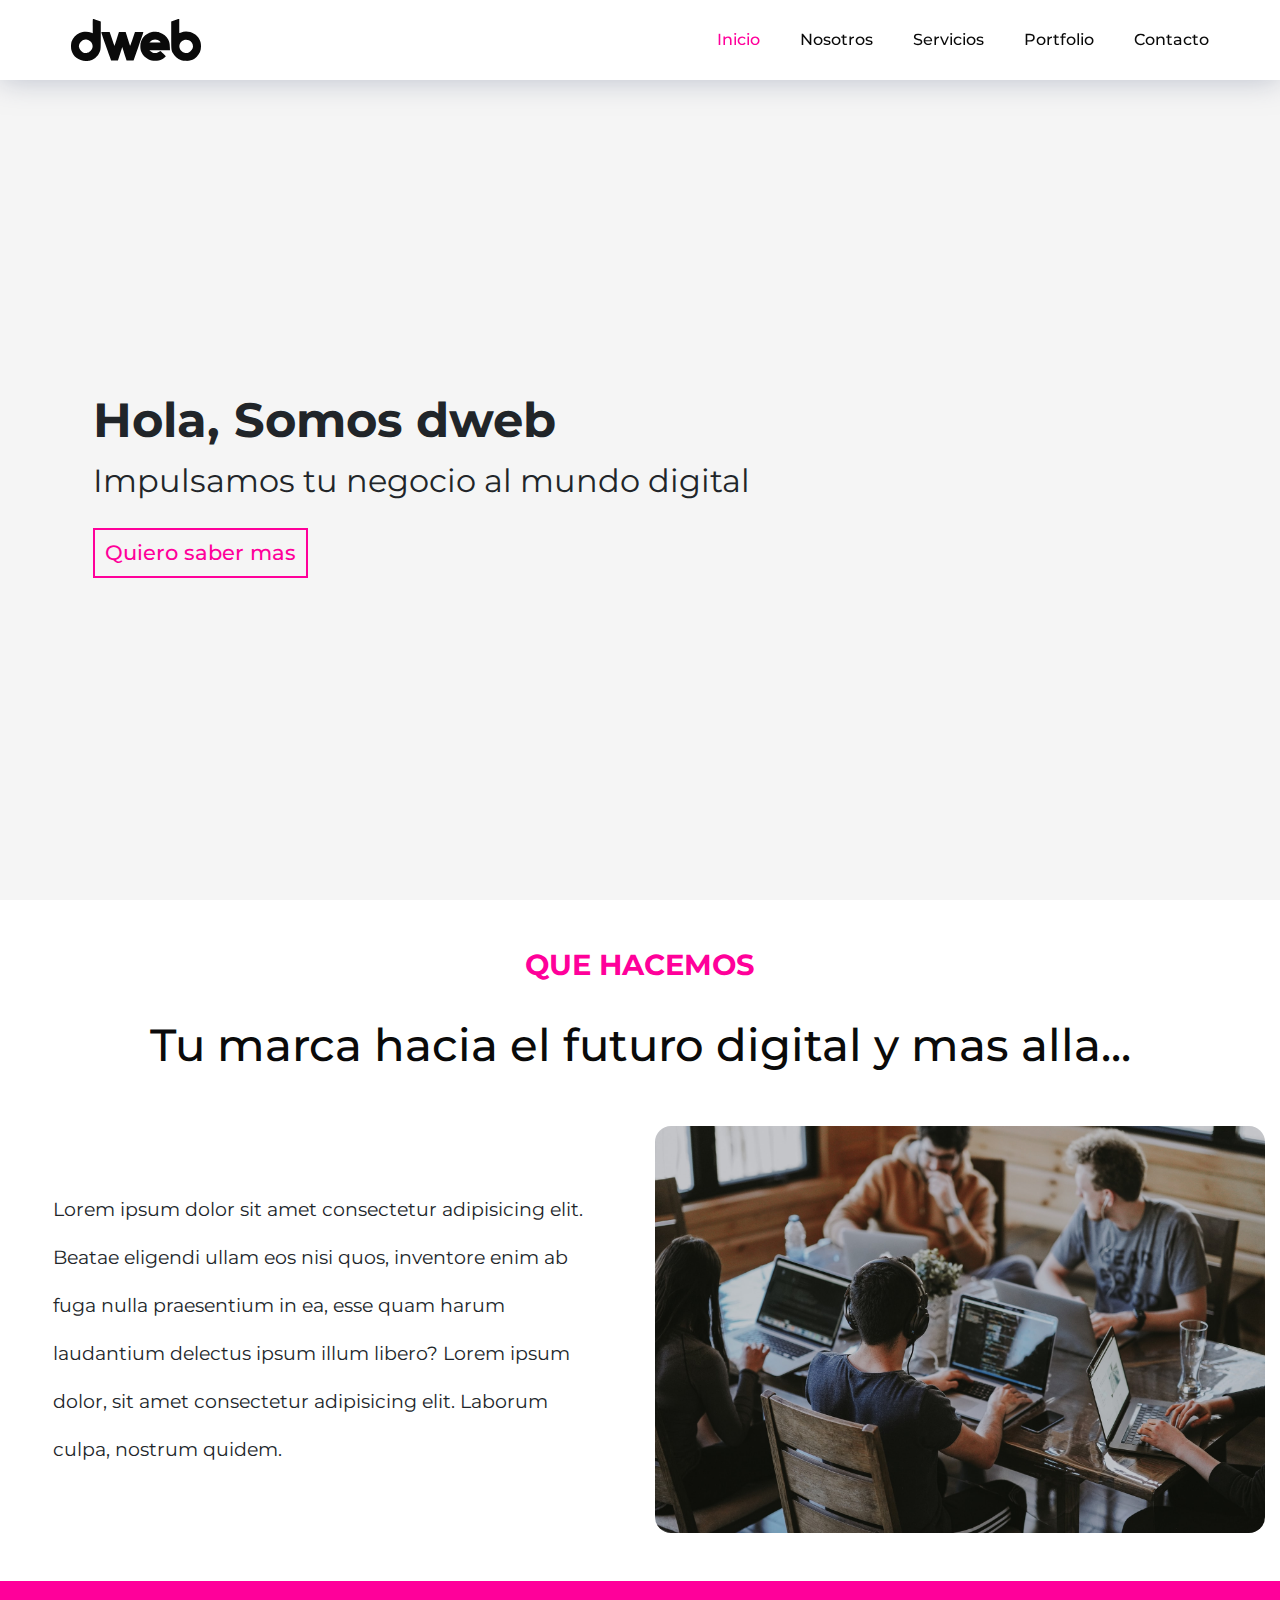
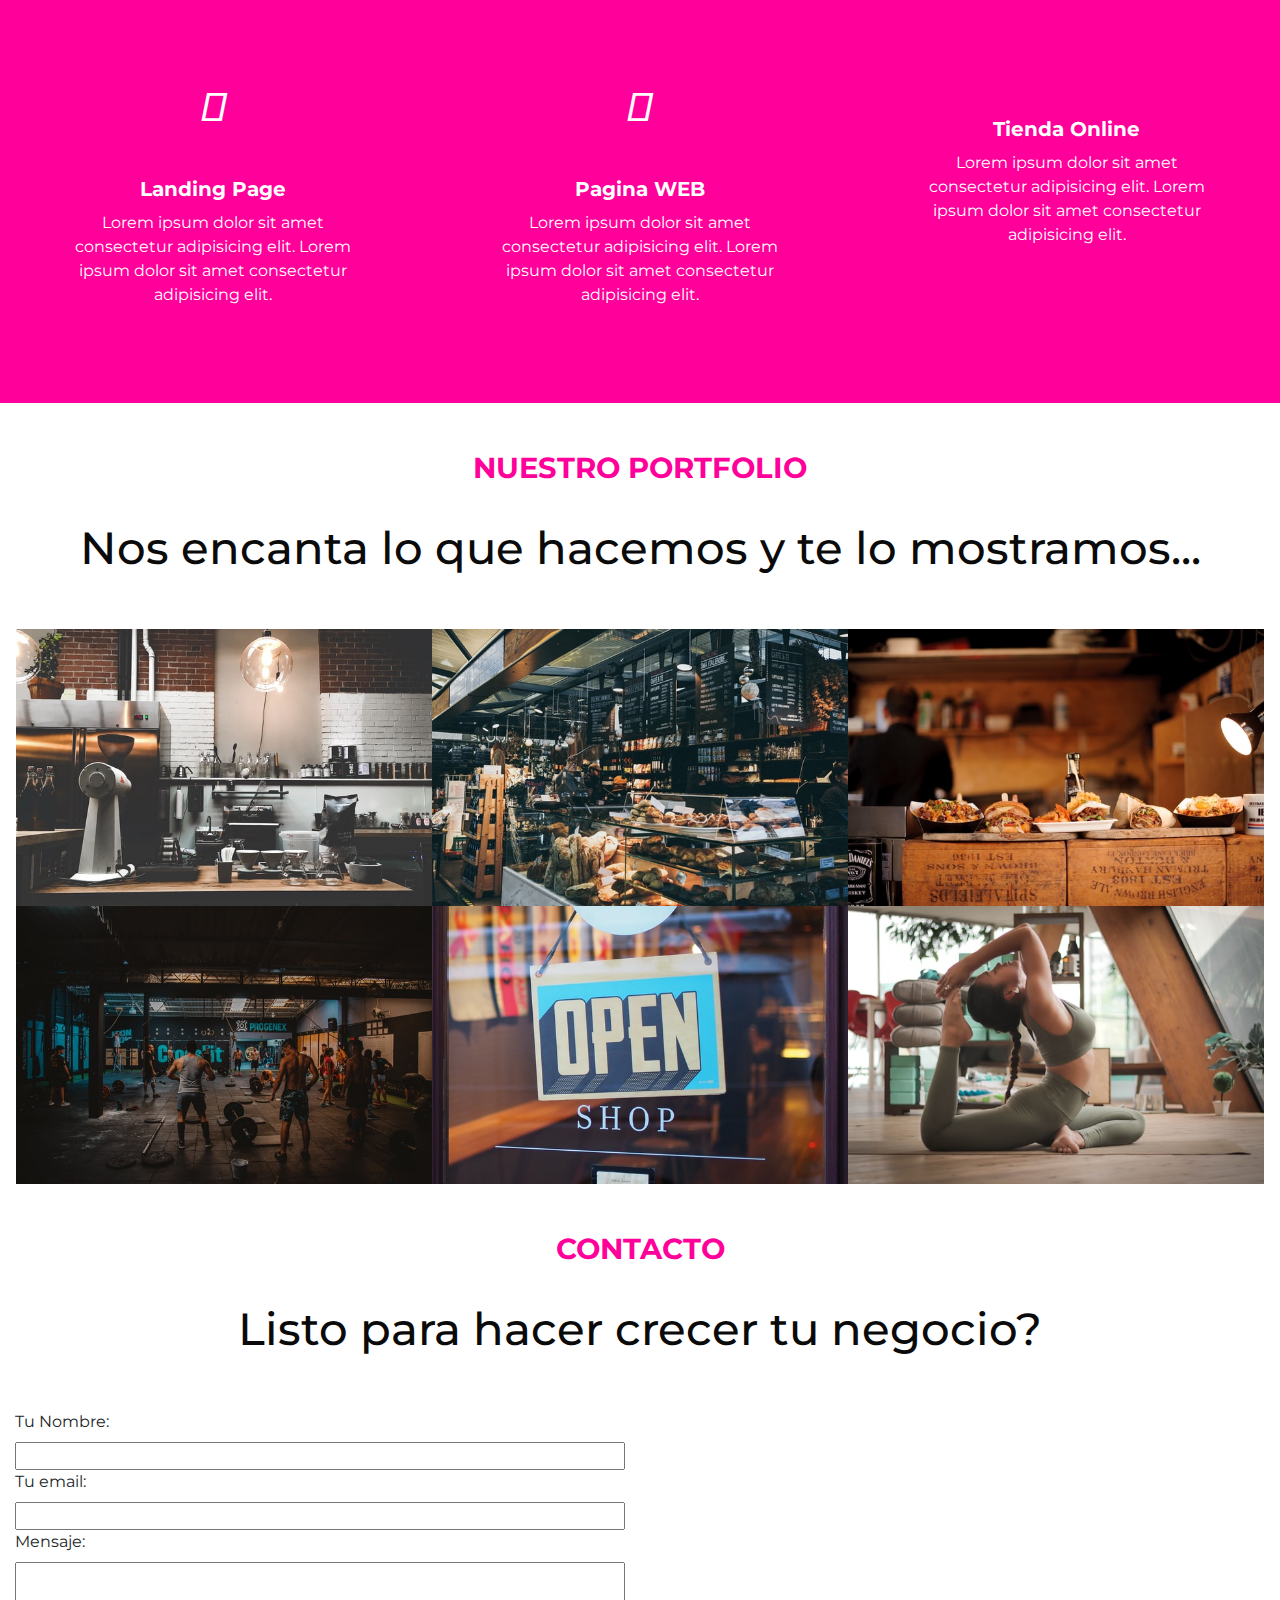
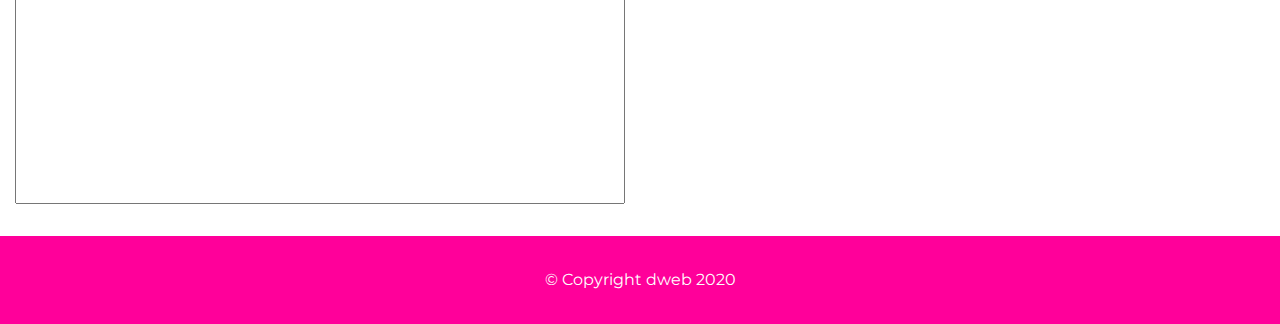
==== index.html @ c76f6255 "reparamos error de menu responsive" ====
<!doctype html>
<html lang="en">

<head>

  <meta name="keywords"
    content="Desarrollo, Diseño, Web, E-commerce, Tienda, Landing, HTML, CSS, JavaScript, Diseño web, Desarrollo web">

  <meta name="description"
    content="Somos una empresa joven de desarrollo web con experiencia, compromiso y estamos en constante actualizacion para poder brindarte la mejor solucion a tu negocio">

  <!-- Required meta tags -->
  <meta charset="utf-8">
  <meta name="viewport" content="width=device-width, initial-scale=1, shrink-to-fit=no">

  <!-- Bootstrap CSS -->
  <link rel="stylesheet" href="https://stackpath.bootstrapcdn.com/bootstrap/4.5.2/css/bootstrap.min.css"
    integrity="sha384-JcKb8q3iqJ61gNV9KGb8thSsNjpSL0n8PARn9HuZOnIxN0hoP+VmmDGMN5t9UJ0Z" crossorigin="anonymous">

  <!-- FONTAWESOME -->
  <link rel="stylesheet" href="https://use.fontawesome.com/releases/v5.8.1/css/all.css"
    integrity="sha384-50oBUHEmvpQ+1lW4y57PTFmhCaXp0ML5d60M1M7uH2+nqUivzIebhndOJK28anvf" crossorigin="anonymous">
  <link rel="stylesheet" href="https://cdnjs.cloudflare.com/ajax/libs/font-awesome/4.7.0/css/font-awesome.css">

  <!-- CSS -->
  <link rel="stylesheet" href="css/style.css">

  <title>Dweb | Desarrollo Web Profecional</title>
</head>

<body>

  <!-- start nav -->

<div class="container-fluid">
  <div class="row">
    <div class="icon col">
      <button onclick="openNav(estado)" class="menu-btn" id="menuButton">
        <span class="burger-icon"></span>
      </button>
    </div>
  </div>
  <div id="menu" class="menu row">
    <div class="menu__content col">
      <a class="menu__item menu__item--logo" href="#hero"> <img src="img/logo.svg" alt=""></a>
      <a class="menu__item menu__item--link menu__item--active" href="#hero">Inicio</a>
      <a class="menu__item menu__item--link" href="conocenos.html">Nosotros</a>
      <a class="menu__item menu__item--link" href="servicios.html">Servicios</a>
      <a class="menu__item menu__item--link" href="portfolio.html">Portfolio</a>
      <a class="menu__item menu__item--link" href="contacto.html">Contacto</a>
      <p class="menu__item menu__item--p">Lorem ipsum dolor sit amet consectetur adipisicing elit. Reprehenderit illo illum quibusdam odit dicta officia, nemo excepturi</p> 
      <div class="menu__item menu__item--icon">
      <i class=" fab fa-facebook-f"></i>
      <i class=" fab fa-instagram"></i>
      <i class=" fab fa-twitter"></i>
    </div>
    </div>
  </div>
</div>

<!-- end nav -->




  <!-- start hero -->

  <div class="hero container-fluid" id="hero">
    <div class="row">
      <div class="hero__content col">
        <h1>Hola, Somos dweb</h1>
        <p>Impulsamos tu negocio al mundo digital</p>
        <a href="conocenos.html" class="hero__button">Quiero saber mas</a>
      </div>
    </div>
  </div>

  <!-- end hero -->

   <!-- start about -->

   <div class="about container-fluid" id="about">
    <div class="row text-center text-uppercase">
      <div class="col">
        <h3>que hacemos</h3>
      </div>
    </div>
    <div class="row text-center">
      <div class="col">
        <h4>Tu marca hacia el futuro digital y mas alla...</h4>
      </div>
    </div>
    <div class="row">
      <div class="about__content col-12 col-md-6">
        <p>Lorem ipsum dolor sit amet consectetur adipisicing elit. Beatae eligendi ullam eos nisi quos, inventore enim ab fuga nulla praesentium in ea, esse quam harum laudantium delectus ipsum illum libero? Lorem ipsum dolor, sit amet consectetur adipisicing elit. Laborum culpa, nostrum quidem.</p>

      </div>
      <div class="about__content col-12 col-md-6">
        <img src="img/about.jpg" class="img-fluid" alt="">
      </div>
    </div>
  </div>

  <!-- end about -->

  <!-- start services -->

  <div class="services container-fluid" id="services">
    <div class="row">
      <div class="services__content col-12 col-lg-4">
        <div class="services__item">
          <i class="far fa-window-maximize"></i>
          <h5>Landing Page</h5>
          <p>Lorem ipsum dolor sit amet consectetur adipisicing elit. Lorem ipsum dolor sit amet consectetur adipisicing elit.</p>
        </div>
      </div>
      <div class="services__content col-12 col-lg-4">
        <div class="services__item">
          <i class="far fa-window-restore"></i>
          <h5>Pagina WEB</h5>
          <p>Lorem ipsum dolor sit amet consectetur adipisicing elit. Lorem ipsum dolor sit amet consectetur adipisicing elit.</p>
        </div>
      </div>
      <div class="services__content  col-12 col-lg-4">
        <div class="services__item services__item--nopadding">
          <i class="fas fa-store"></i>
          <h5>Tienda Online</h5>
          <p>Lorem ipsum dolor sit amet consectetur adipisicing elit. Lorem ipsum dolor sit amet consectetur adipisicing elit.</p>
        </div>
      </div>
    </div>
  </div>

  <!-- end services -->

  <!-- start portfolio -->

  <div class="portfolio container-fluid" id="portfolio">
    <div class="row text-center text-uppercase">
      <div class="col">
        <h3>nuestro portfolio</h3>
      </div>
    </div>
    <div class="row text-center">
      <div class="col">
        <h4>Nos encanta lo que hacemos y te lo mostramos...</h4>
      </div>
    </div>
    <div class="portfolio__galery row">
      <div class="col-12 col-sm-6 col-lg-4">
        <img src="img/cafe.jpg" class="portfolio__img img-fluid" alt="">
      </div>
      <div class="col-12 col-sm-6 col-lg-4">
        <img src="img/bakery.jpg" class="portfolio__img img-fluid" alt="">
      </div>
      <div class="col-12 col-sm-6 col-lg-4">
        <img src="img/food.jpg" class="portfolio__img img-fluid" alt="">
      </div>
      <div class="col-12 col-sm-6 col-lg-4">
        <img src="img/gym.jpg" class="portfolio__img img-fluid" alt="">
      </div>
      <div class="col-12 col-sm-6 col-lg-4">
        <img src="img/shop.jpg" class="portfolio__img img-fluid" alt="">
      </div>
      <div class="col-12 col-sm-6 col-lg-4">
        <img src="img/yoga.jpg" class="portfolio__img img-fluid" alt="">
      </div>
    </div>
  </div>

  <!-- end portfolio -->

  <!-- start contact -->

  <div class="contact container-fluid" id="contact">
    <div class="row text-center text-uppercase">
      <div class="col">
        <h3>contacto</h3>
      </div>
    </div>
    <div class="row text-center">
      <div class="col">
        <h4>Listo para hacer crecer tu negocio?</h4>
      </div>
    </div>
    <div class="row">
      <div class=" contact__form col-12 col-md-6">
        <form action="#">
          <label for="name">Tu Nombre:</label>
          <input type="text" id="name">
          <label for="email">Tu email:</label>
          <input type="email" id="email">
          <label for="email">Mensaje:</label>
          <textarea name="" id="email" cols="30" rows="10"></textarea>
        </form>
      </div>
      <div class="contact__map col col-md-6">
        <div class="embed-responsive embed-responsive-21by9">
          <iframe class="embed-responsive-item"
            src="https://www.google.com/maps/embed?pb=!1m10!1m8!1m3!1d13104.911758758271!2d-58.4287612!3d-34.8002068!3m2!1i1024!2i768!4f13.1!5e0!3m2!1ses!2sar!4v1595967745050!5m2!1ses!2sar"
            frameborder="0" style="border:0;" allowfullscreen="" aria-hidden="false" tabindex="0"></iframe>
        </div>
      </div>
    </div>
  </div>

  <!-- end contact -->

  <!-- start footer -->

  <div class="footer container-fluid">
    <div class="row">
      <div class="col">
        <p>© Copyright dweb 2020</p>
      </div>
    </div>
  </div>

  <!-- end footer -->


























  <!-- Optional JavaScript -->

  <script>
    
    //Function button menu SCROLL

    window.onscroll = function () {
        scrollFunction()
    };

    function scrollFunction() {
        if (document.body.scrollTop > 100 || document.documentElement.scrollTop > 100) {
            document.getElementById("menuButton").style.background = "#FFFFFF";
            document.getElementById("menuButton").style.transition = "all 2s";


        } else {
            document.getElementById("menuButton").style.background = "transparent";
            document.getElementById("menuButton").style.transition = "all 2s";


        }
    }


    //query para corregir error en menu

    function myFunction(x) {
      if (x.matches) {
        document.getElementById("menu").style.transform = "translateX(0)";
        document.getElementById("menuButton").style.display = "none";
        document.getElementById("menu").style.boxShadow = "0px 0px 30px rgba(127, 137, 161, 0.5)";

        document.getElementById("menu").style.transition = "transform 0s";

      } else {
        document.getElementById("menu").style.transform = "translateX(-250px)";
        document.getElementById("menuButton").style.display = "inline-block";
        document.getElementById("menu").style.transition = "transform 0s";


      }
    }

    var x = window.matchMedia("(min-width: 1024px)")
    myFunction(x) 
    x.addListener(myFunction) 


    // Animacion burger button

    var menuButton = document.getElementById('menuButton');
    menuButton.addEventListener('click', function (e) {
      menuButton.classList.toggle('is-active');
      e.preventDefault();
    });


    //Function open&close menu

    window.estado = 0;

    function openNav(estado) {
      if (estado == 0) {
        document.getElementById("menu").style.transform = "translateX(0)";
        document.getElementById("menu").style.boxShadow = "0px 0px 30px rgba(127, 137, 161, 0.5)";
        document.getElementById("menu").style.transition = "all 1s";

        window.estado++;
      } else if (estado == 1) {
        document.getElementById("menu").style.transform = "translateX(-250px)";
        document.getElementById("menu").style.boxShadow = "none";
        document.getElementById("menu").style.transition = "all 1s";
        window.estado--;
      }
    }
  </script>






  <!-- jQuery first, then Popper.js, then Bootstrap JS -->
  <script src="https://code.jquery.com/jquery-3.5.1.slim.min.js"
    integrity="sha384-DfXdz2htPH0lsSSs5nCTpuj/zy4C+OGpamoFVy38MVBnE+IbbVYUew+OrCXaRkfj" crossorigin="anonymous">
  </script>
  <script src="https://cdn.jsdelivr.net/npm/popper.js@1.16.1/dist/umd/popper.min.js"
    integrity="sha384-9/reFTGAW83EW2RDu2S0VKaIzap3H66lZH81PoYlFhbGU+6BZp6G7niu735Sk7lN" crossorigin="anonymous">
  </script>
  <script src="https://stackpath.bootstrapcdn.com/bootstrap/4.5.2/js/bootstrap.min.js"
    integrity="sha384-B4gt1jrGC7Jh4AgTPSdUtOBvfO8shuf57BaghqFfPlYxofvL8/KUEfYiJOMMV+rV" crossorigin="anonymous">
  </script>
</body>

</html>
---- css/style.css ----
@import url("https://fonts.googleapis.com/css2?family=Montserrat:ital,wght@0,300;0,400;0,500;0,700;0,900;1,300;1,400;1,500;1,700;1,900&display=swap");
* {
  margin: 0;
  padding: 0;
  list-style-type: none;
  text-decoration: none;
  color: inherit;
  box-sizing: border-box; }

html {
  scroll-behavior: smooth; }

body {
  font-family: 'Montserrat', sans-serif; }

.prov {
  background-color: #FFFFFF;
  height: 90vh; }

.menu-btn {
  display: inline-block;
  cursor: pointer;
  background: none;
  border: 0;
  margin-top: .7em;
  margin-right: .7em; }
  .menu-btn:focus {
    outline: none; }

.burger-icon {
  position: relative; }

.burger-icon,
.burger-icon:before,
.burger-icon:after {
  display: block;
  width: 30px;
  height: 3px;
  background-color: #444444;
  -webkit-transition-property: background-color, -webkit-transform;
  -moz-transition-property: background-color, -moz-transform;
  -o-transition-property: background-color, -o-transform;
  transition-property: background-color, transform;
  -webkit-transition-duration: 0.3s;
  -moz-transition-duration: 0.3s;
  -o-transition-duration: 0.3s;
  transition-duration: 0.3s; }

.burger-icon:before,
.burger-icon:after {
  position: absolute;
  content: ""; }

.burger-icon:before {
  top: -8px; }

.burger-icon:after {
  top: 8px; }

.menu-btn.is-active .burger-icon {
  background-color: transparent; }

.menu-btn.is-active .burger-icon:before {
  -webkit-transform: translateY(8px) rotate(45deg);
  -moz-transform: translateY(8px) rotate(45deg);
  -ms-transform: translateY(8px) rotate(45deg);
  -o-transform: translateY(8px) rotate(45deg);
  transform: translateY(8px) rotate(45deg); }

.menu-btn.is-active .burger-icon:after {
  -webkit-transform: translateY(-8px) rotate(-45deg);
  -moz-transform: translateY(-8px) rotate(-45deg);
  -ms-transform: translateY(-8px) rotate(-45deg);
  -o-transform: translateY(-8px) rotate(-45deg);
  transform: translateY(-8px) rotate(-45deg); }

.icon {
  height: 3.75em;
  position: fixed;
  top: 0;
  display: flex;
  justify-content: flex-end;
  visibility: visible;
  z-index: 9999; }
  .icon button {
    padding: 1em .5em; }

.menu {
  position: fixed;
  top: 0;
  background-color: #FFFFFF;
  width: 250px;
  height: 100vh;
  transform: translateX(-250px);
  z-index: 9899; }
  .menu__content {
    display: flex;
    flex-direction: column;
    justify-content: flex-start; }
    .menu__content .menu__item {
      color: #0a0a0a;
      padding: .3em 0;
      text-decoration: none; }
      .menu__content .menu__item--link {
        font-weight: 500;
        padding-left: 1em; }
      .menu__content .menu__item--active {
        color: #FF009A; }
      .menu__content .menu__item--link:hover {
        color: #FF009A; }
      .menu__content .menu__item--logo {
        flex-grow: 0;
        padding-top: 2em;
        padding-bottom: 3em;
        padding-left: 1em; }
        .menu__content .menu__item--logo img {
          width: 100px; }
      .menu__content .menu__item--p {
        padding-top: 7em;
        font-size: .8em;
        line-height: 1.8em;
        padding-left: 1em; }
      .menu__content .menu__item--icon {
        margin: auto; }
        .menu__content .menu__item--icon i {
          font-size: 1.5em;
          padding: 0 .5em; }

.hero {
  height: 100vh;
  padding-top: 3.75em;
  background-color: #F5F5F5; }
  .hero .row {
    height: 100%;
    width: 90%;
    margin: auto; }
  .hero__content {
    margin: auto 0; }
    .hero__content h1 {
      font-weight: 700; }
    .hero__content p {
      font-size: 1.3em;
      padding-bottom: 1.5em; }
    .hero__content .hero__button {
      font-size: 1.2em;
      text-decoration: none;
      padding: .5em;
      border: 2px solid;
      color: #FF009A;
      font-weight: 500;
      transition: .2s ease-in-out; }
      .hero__content .hero__button:hover {
        background-color: #FF009A;
        border: 2px solid #FF009A;
        color: #FFFFFF; }

.about, .portfolio, .contact {
  padding-top: 3em; }
  .about h3, .portfolio h3, .contact h3 {
    color: #FF009A;
    font-weight: 700;
    font-size: 1.5em;
    padding-bottom: 1em; }
  .about h4, .portfolio h4, .contact h4 {
    color: #0a0a0a;
    font-weight: 500;
    font-size: 2em;
    padding-bottom: 1em; }
  .about__content {
    margin: auto; }
    .about__content p {
      margin: auto;
      line-height: 1.8em;
      padding: .8em; }
    .about__content img {
      border-radius: 1em; }

.services {
  padding-top: 3em; }
  .services .row {
    background-color: #FF009A;
    padding: 6em 0; }
  .services__item {
    width: 90%;
    margin: auto;
    color: #FFFFFF;
    padding-bottom: 6em; }
    .services__item i {
      display: block;
      text-align: center;
      font-size: 2.5em;
      padding-bottom: 1em;
      margin: auto; }
    .services__item h5 {
      width: 90%;
      margin: auto;
      text-align: center;
      font-weight: 700;
      padding-bottom: .5em; }
    .services__item p {
      width: 90%;
      margin: auto;
      text-align: center; }
  .services__item--nopadding {
    padding-bottom: 0; }

.portfolio__galery {
  padding: 0 1em; }
  .portfolio__galery .col-12 {
    margin: 0;
    padding: 0; }

.contact__form {
  margin: auto; }
  .contact__form textarea {
    resize: none; }
  .contact__form form {
    display: flex;
    flex-direction: column; }

.contact__map {
  margin: auto;
  padding: 1.5em; }
  .contact__map div {
    height: 23em; }

.footer {
  color: #FFFFFF;
  background-color: #FF009A;
  margin-top: 2em; }
  .footer p {
    margin: auto 0;
    text-align: center;
    padding: 2em; }

.more {
  padding-top: 5em; }
  .more h1 {
    font-size: 2em;
    padding: 2em 1em; }
  .more__content .col-12 {
    margin: auto; }
  .more__content p {
    padding: 2em; }
  .more__content .more__skils {
    text-align: center;
    font-size: 4em;
    background-color: #FF009A;
    width: 80%;
    margin: auto; }
    .more__content .more__skils i {
      color: #FFFFFF;
      padding: .5em; }
  .more__content .more__img {
    text-align: center; }
    .more__content .more__img img {
      border-radius: 1em;
      width: 90%; }

.services--section {
  padding-top: 5em;
  margin: auto; }
  .services--section .row {
    background-color: #FFFFFF;
    margin: auto; }
    .services--section .row .services__item {
      color: #0a0a0a; }

.portfolio--section {
  padding: 10em 1em; }

@media (min-width: 576px) {
  .services__item {
    width: 80%; }
  .contact__map {
    padding: .5em; } }

.contact--section {
  padding: 10em 1em; }

@media (min-width: 992px) {
  .hero__content h1 {
    font-weight: 700;
    font-size: 3em; }
  .hero__content p {
    font-size: 2em;
    padding-bottom: .5em; }
  .hero__content .hero__button {
    font-size: 1.3em; } }

@media (min-width: 1024px) {
  .icon {
    visibility: hidden; }
  .menu {
    width: 100%;
    height: 80px;
    background-color: #FFFFFF;
    box-shadow: 0px 0px 30px rgba(127, 137, 161, 0.3); }
    .menu__content {
      flex-direction: row;
      justify-content: flex-end;
      margin: auto 2em; }
      .menu__content .menu__item {
        margin: auto; }
        .menu__content .menu__item--link {
          margin-right: 1.5em; }
        .menu__content .menu__item--logo {
          margin: auto 0;
          padding: 0;
          flex-grow: 1;
          margin-left: 1.5em; }
          .menu__content .menu__item--logo img {
            width: 130px; }
        .menu__content .menu__item--p {
          display: none; }
        .menu__content .menu__item--icon {
          display: none; }
  .about h3, .portfolio h3, .contact h3 {
    font-size: 1.8em; }
  .about h4, .portfolio h4, .contact h4 {
    font-size: 2.8em; }
  .about__content p {
    font-size: 1.2em;
    line-height: 2em; }
  .services__item {
    width: 80%;
    padding-bottom: 0; } }

@media (min-width: 1140px) {
  .about h3, .portfolio h3, .contact h3 {
    font-size: 1.8em; }
  .about h4, .portfolio h4, .contact h4 {
    font-size: 2.8em; }
  .about__content p {
    padding: 2em;
    font-size: 1.2em;
    line-height: 2.5em; } }
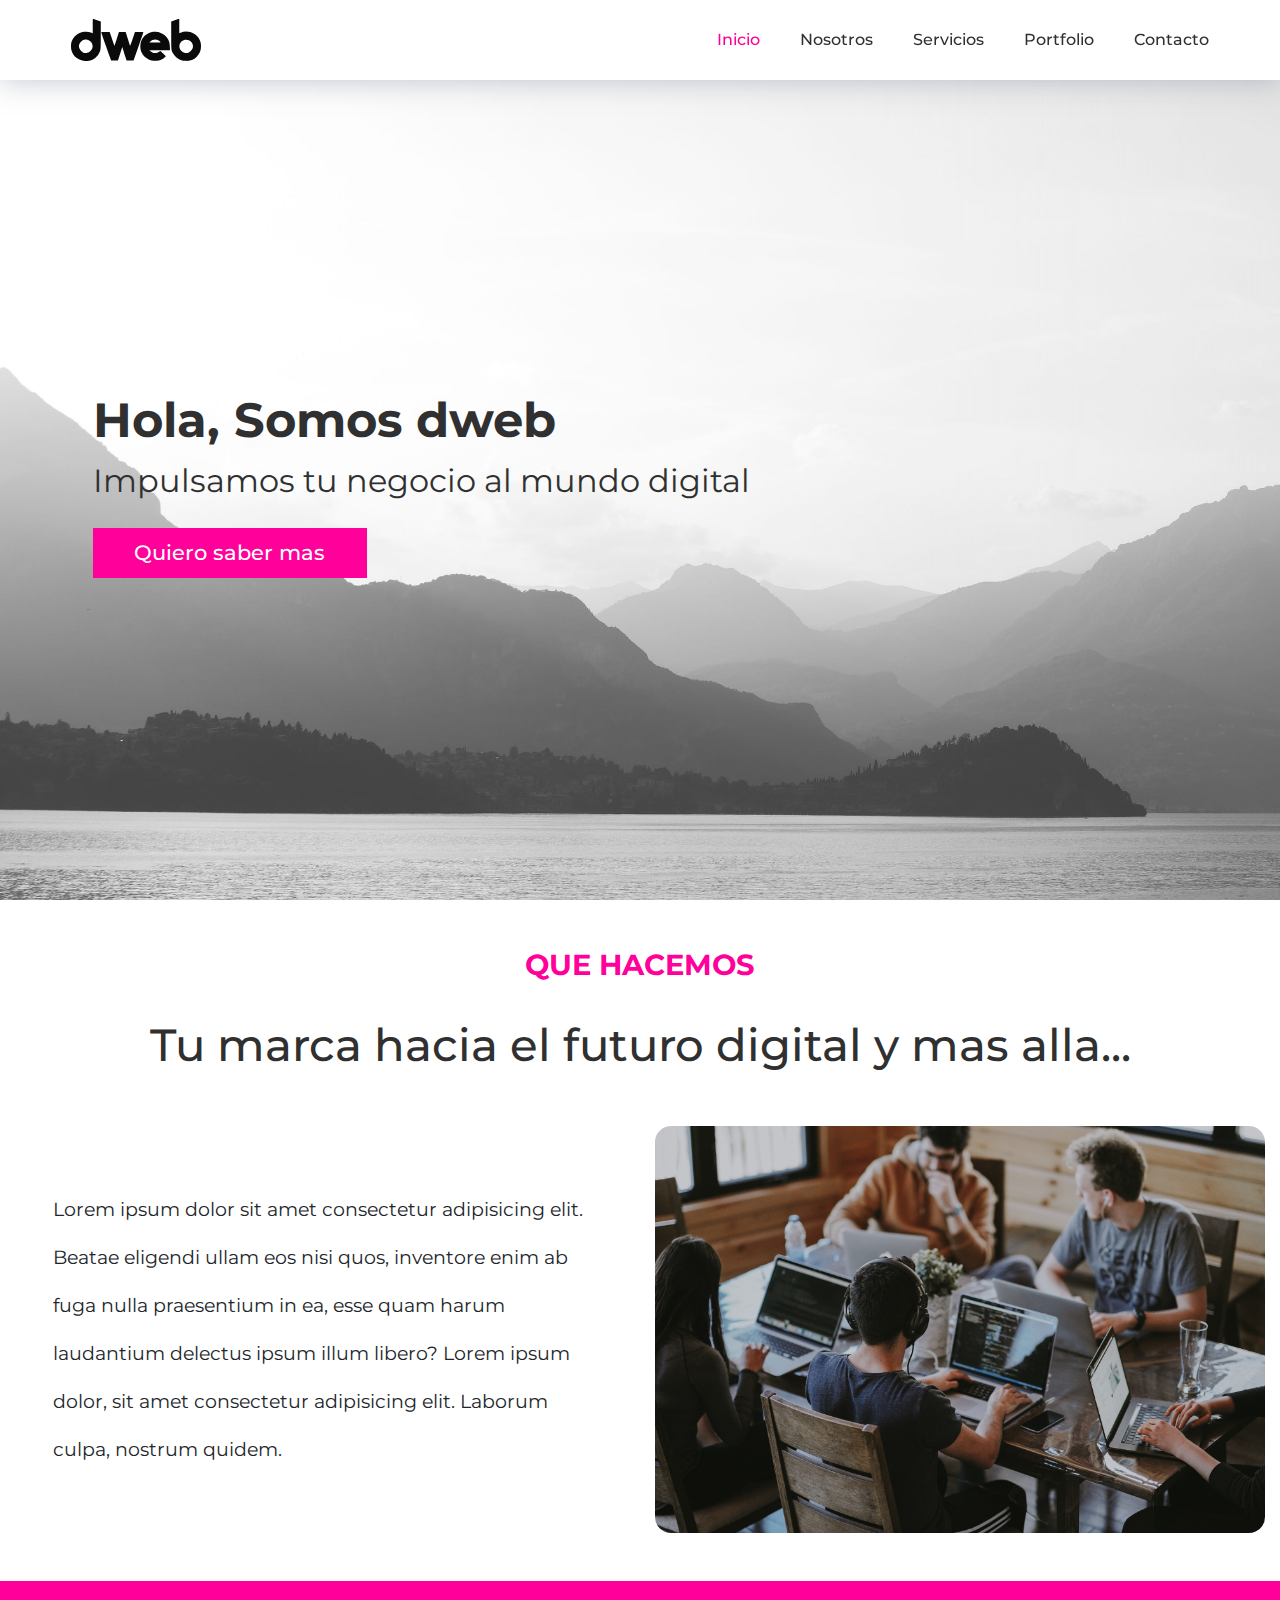
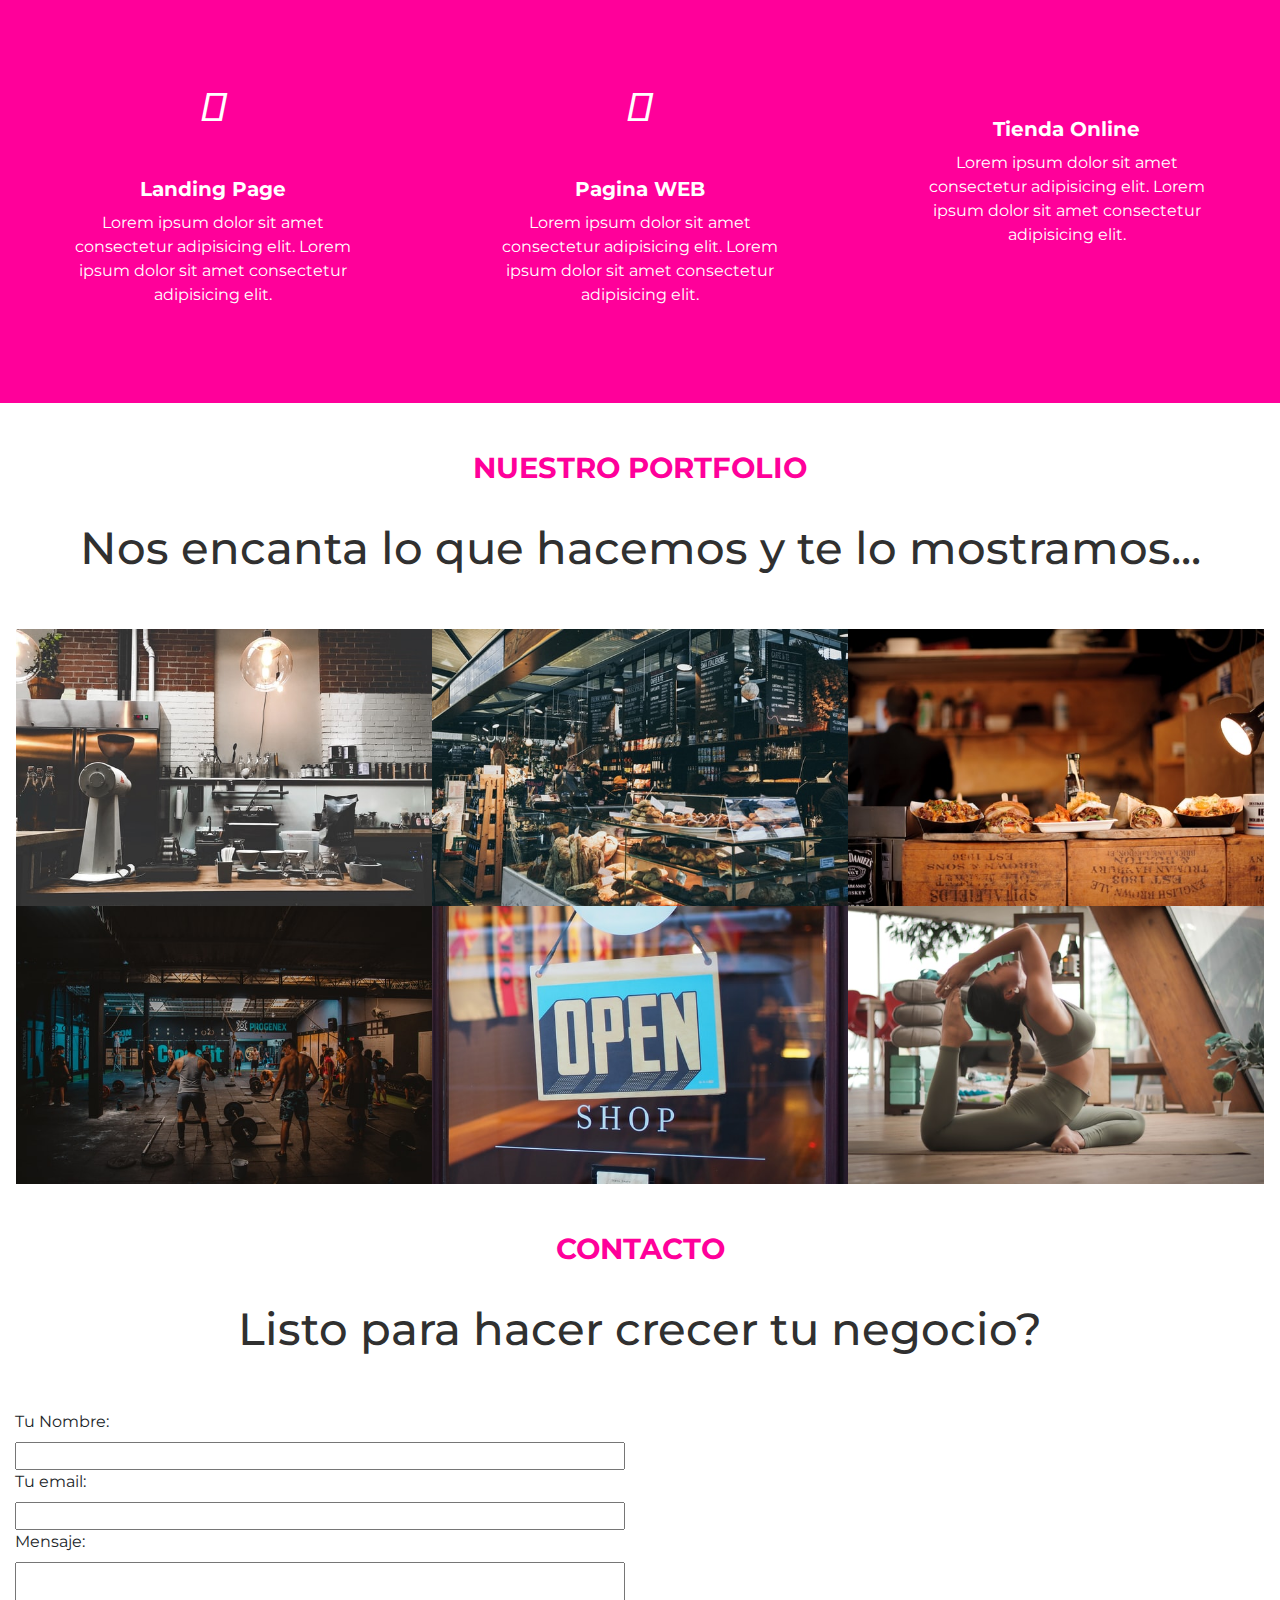
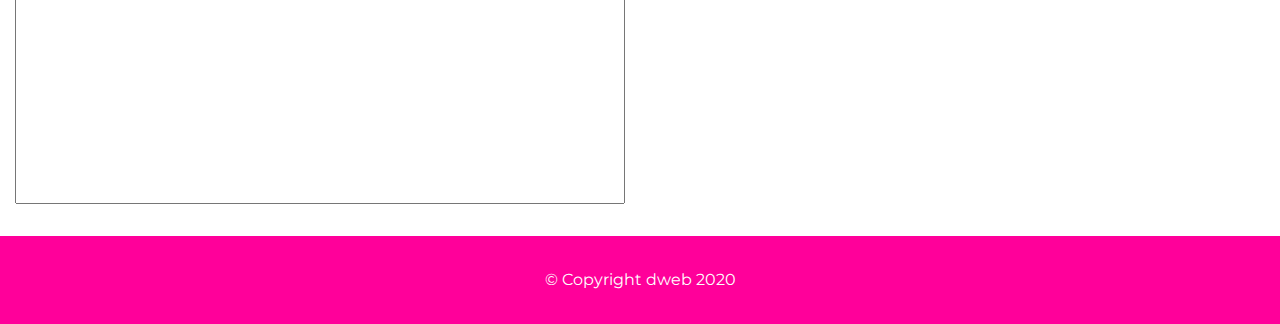
==== commit d9cd2d99: "agregamos background al hero" ====
--- a/index.html
+++ b/index.html
@@ -275,12 +275,12 @@
         document.getElementById("menu").style.transform = "translateX(0)";
         document.getElementById("menuButton").style.display = "none";
         document.getElementById("menu").style.boxShadow = "0px 0px 30px rgba(127, 137, 161, 0.5)";
-
         document.getElementById("menu").style.transition = "transform 0s";
 
       } else {
         document.getElementById("menu").style.transform = "translateX(-250px)";
         document.getElementById("menuButton").style.display = "inline-block";
+        document.getElementById("menu").style.boxShadow = "none";
         document.getElementById("menu").style.transition = "transform 0s";
 
 
--- a/css/style.css
+++ b/css/style.css
@@ -98,7 +98,7 @@
     flex-direction: column;
     justify-content: flex-start; }
     .menu__content .menu__item {
-      color: #0a0a0a;
+      color: #303030;
       padding: .3em 0;
       text-decoration: none; }
       .menu__content .menu__item--link {
@@ -129,7 +129,8 @@
 .hero {
   height: 100vh;
   padding-top: 3.75em;
-  background-color: #F5F5F5; }
+  background: url(/img/hero.jpg) no-repeat center;
+  background-size: cover; }
   .hero .row {
     height: 100%;
     width: 90%;
@@ -137,22 +138,22 @@
   .hero__content {
     margin: auto 0; }
     .hero__content h1 {
+      color: #303030;
       font-weight: 700; }
     .hero__content p {
       font-size: 1.3em;
-      padding-bottom: 1.5em; }
+      padding-bottom: 1.3em;
+      color: #303030; }
     .hero__content .hero__button {
-      font-size: 1.2em;
+      font-size: 1em;
       text-decoration: none;
-      padding: .5em;
-      border: 2px solid;
-      color: #FF009A;
+      padding: .6em 2em;
+      color: #FFFFFF;
+      background-color: #FF009A;
       font-weight: 500;
       transition: .2s ease-in-out; }
       .hero__content .hero__button:hover {
-        background-color: #FF009A;
-        border: 2px solid #FF009A;
-        color: #FFFFFF; }
+        background-color: #ff0099c0; }
 
 .about, .portfolio, .contact {
   padding-top: 3em; }
@@ -162,7 +163,7 @@
     font-size: 1.5em;
     padding-bottom: 1em; }
   .about h4, .portfolio h4, .contact h4 {
-    color: #0a0a0a;
+    color: #303030;
     font-weight: 500;
     font-size: 2em;
     padding-bottom: 1em; }
@@ -264,7 +265,7 @@
     background-color: #FFFFFF;
     margin: auto; }
     .services--section .row .services__item {
-      color: #0a0a0a; }
+      color: #303030; }
 
 .portfolio--section {
   padding: 10em 1em; }
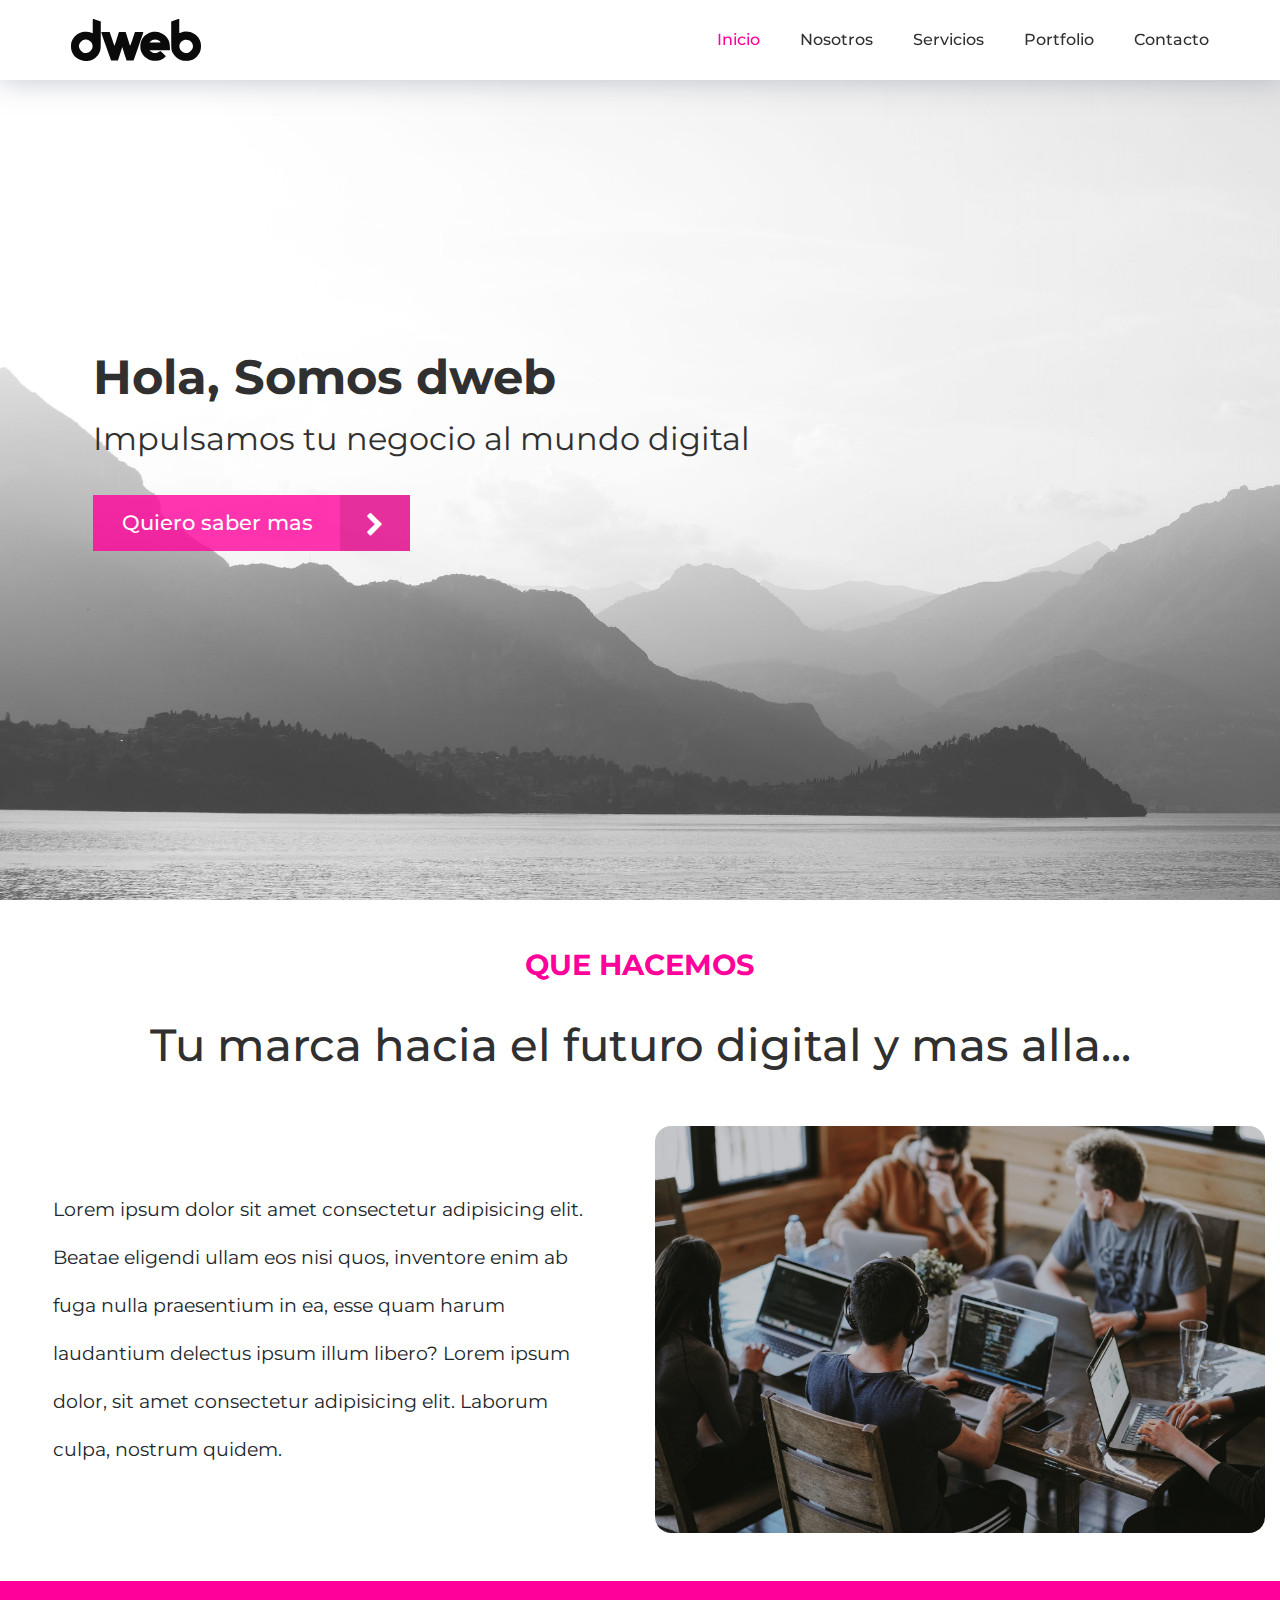
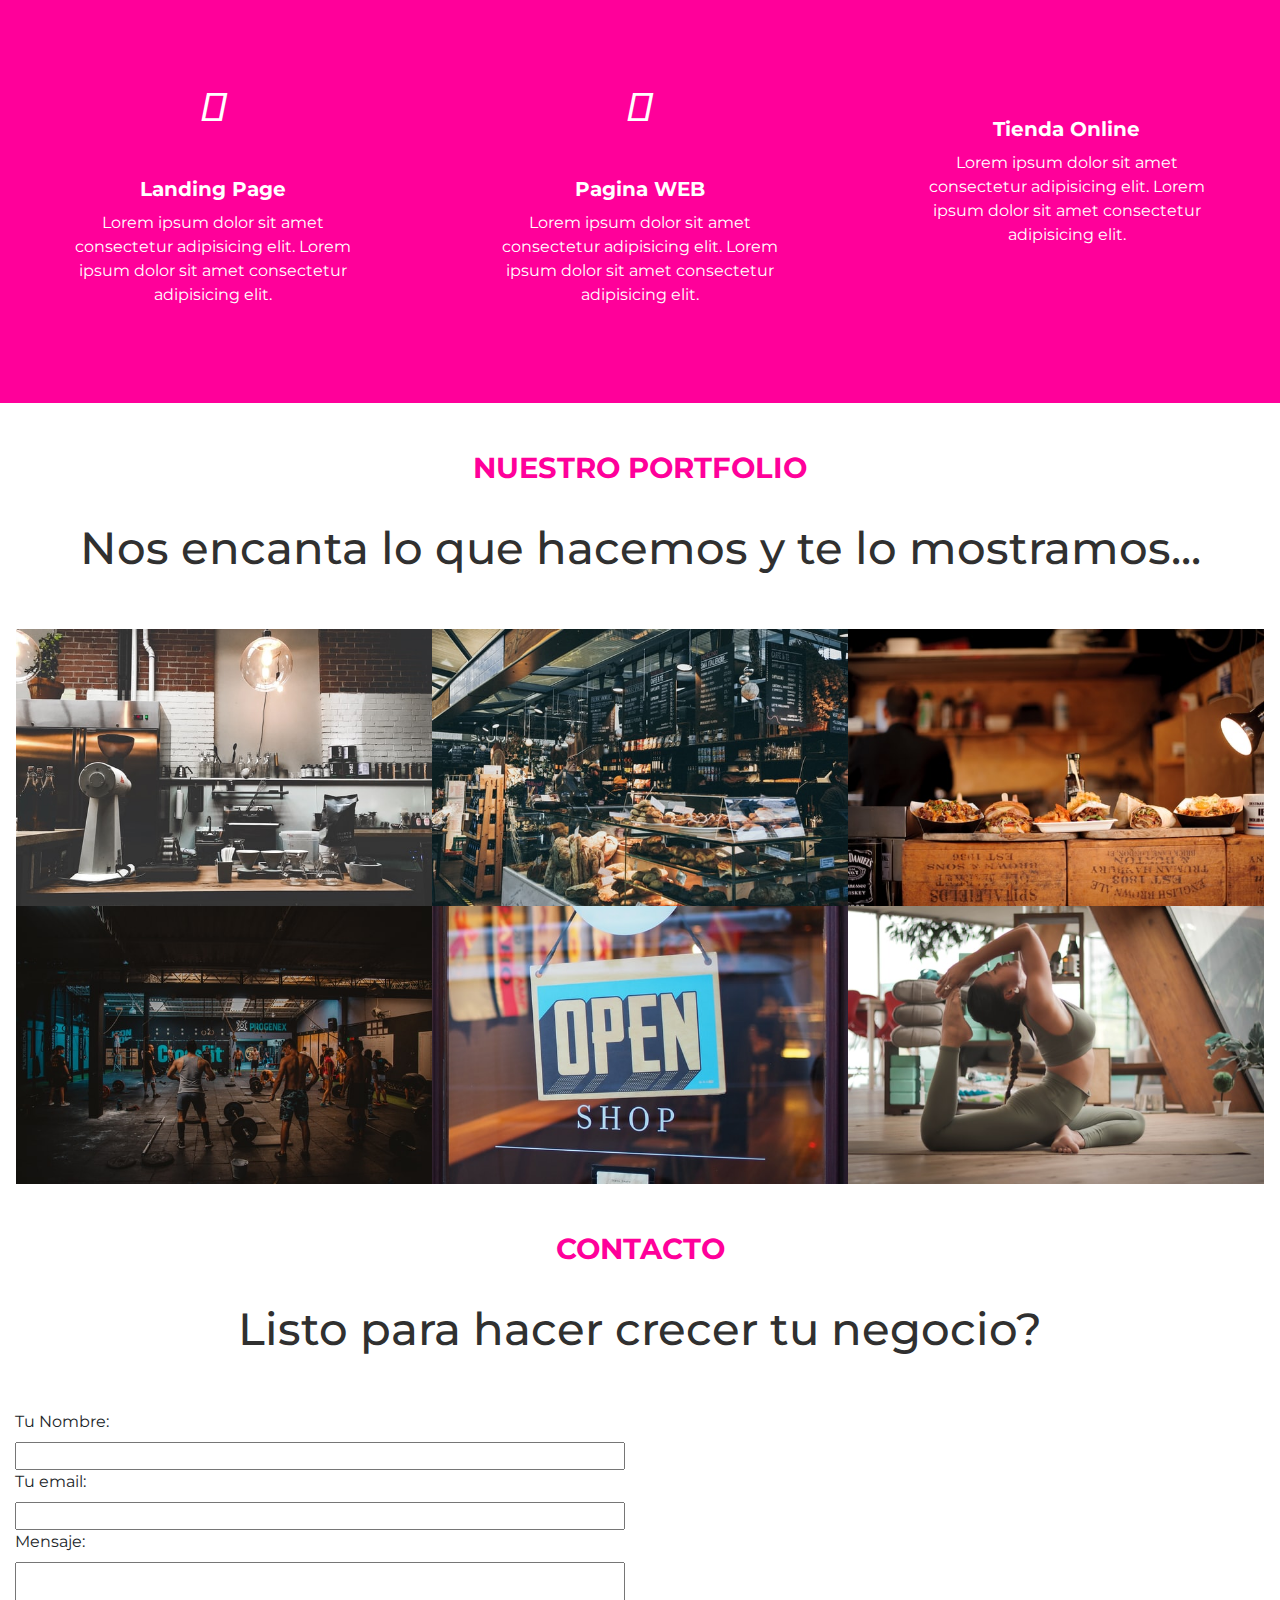
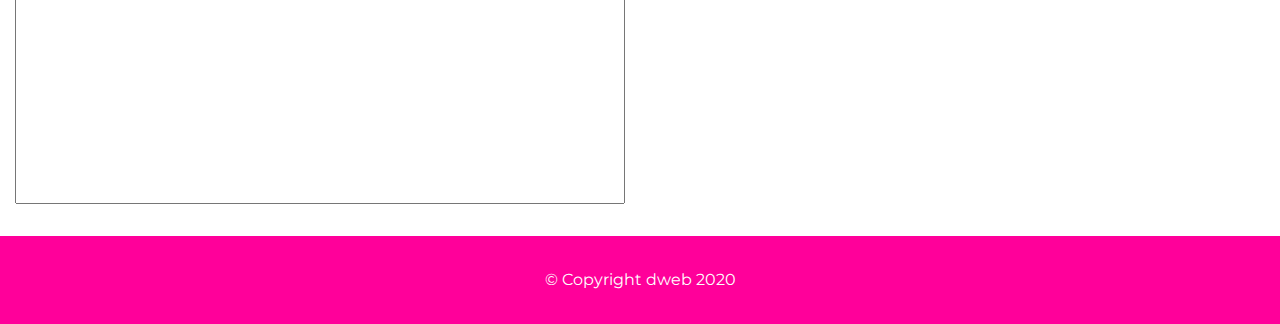
==== commit 052c8e82: "boton hero" ====
--- a/index.html
+++ b/index.html
@@ -70,7 +70,10 @@
       <div class="hero__content col">
         <h1>Hola, Somos dweb</h1>
         <p>Impulsamos tu negocio al mundo digital</p>
-        <a href="conocenos.html" class="hero__button">Quiero saber mas</a>
+        <!-- <a href="conocenos.html" class="hero__button">quiero saber mas <span></span></a> -->
+
+        <button class="hero__button">Quiero saber mas</button>
+
       </div>
     </div>
   </div>
--- a/css/style.css
+++ b/css/style.css
@@ -128,8 +128,7 @@
 
 .hero {
   height: 100vh;
-  padding-top: 3.75em;
-  background: url(/img/hero.jpg) no-repeat center;
+  background: url(../img/hero.jpg) no-repeat center;
   background-size: cover; }
   .hero .row {
     height: 100%;
@@ -145,15 +144,39 @@
       padding-bottom: 1.3em;
       color: #303030; }
     .hero__content .hero__button {
-      font-size: 1em;
-      text-decoration: none;
-      padding: .6em 2em;
+      display: inline-block;
+      -webkit-font-smoothing: antialiased;
+      position: relative;
+      padding: .6em 1.4em;
+      padding-right: 4.7em;
+      border: none;
       color: #FFFFFF;
-      background-color: #FF009A;
+      transition: .2s;
       font-weight: 500;
-      transition: .2s ease-in-out; }
-      .hero__content .hero__button:hover {
-        background-color: #ff0099c0; }
+      background: #ff0099c9; }
+      .hero__content .hero__button:before, .hero__content .hero__button:after {
+        position: absolute;
+        top: 0;
+        bottom: 0;
+        right: 0;
+        padding-top: inherit;
+        padding-bottom: inherit;
+        width: 2.8em;
+        content: "\00a0";
+        font-family: 'FontAwesome', sans-serif;
+        font-size: 1.2em;
+        text-align: center;
+        transition: .2s; }
+      .hero__content .hero__button:before {
+        background: rgba(0, 0, 0, 0.1); }
+      .hero__content .hero__button:active, .hero__content .hero__button:focus, .hero__content .hero__button:hover {
+        outline: none;
+        background: #FF009A; }
+      .hero__content .hero__button:after {
+        content: "\F054"; }
+      .hero__content .hero__button:hover:after {
+        -webkit-animation: bounceright .3s alternate ease infinite;
+        animation: bounceright .3s alternate ease infinite; }
 
 .about, .portfolio, .contact {
   padding-top: 3em; }
@@ -336,3 +359,9 @@
     padding: 2em;
     font-size: 1.2em;
     line-height: 2.5em; } }
+
+@keyframes bounceright {
+  from {
+    transform: translateX(0); }
+  to {
+    transform: translateX(3px); } }
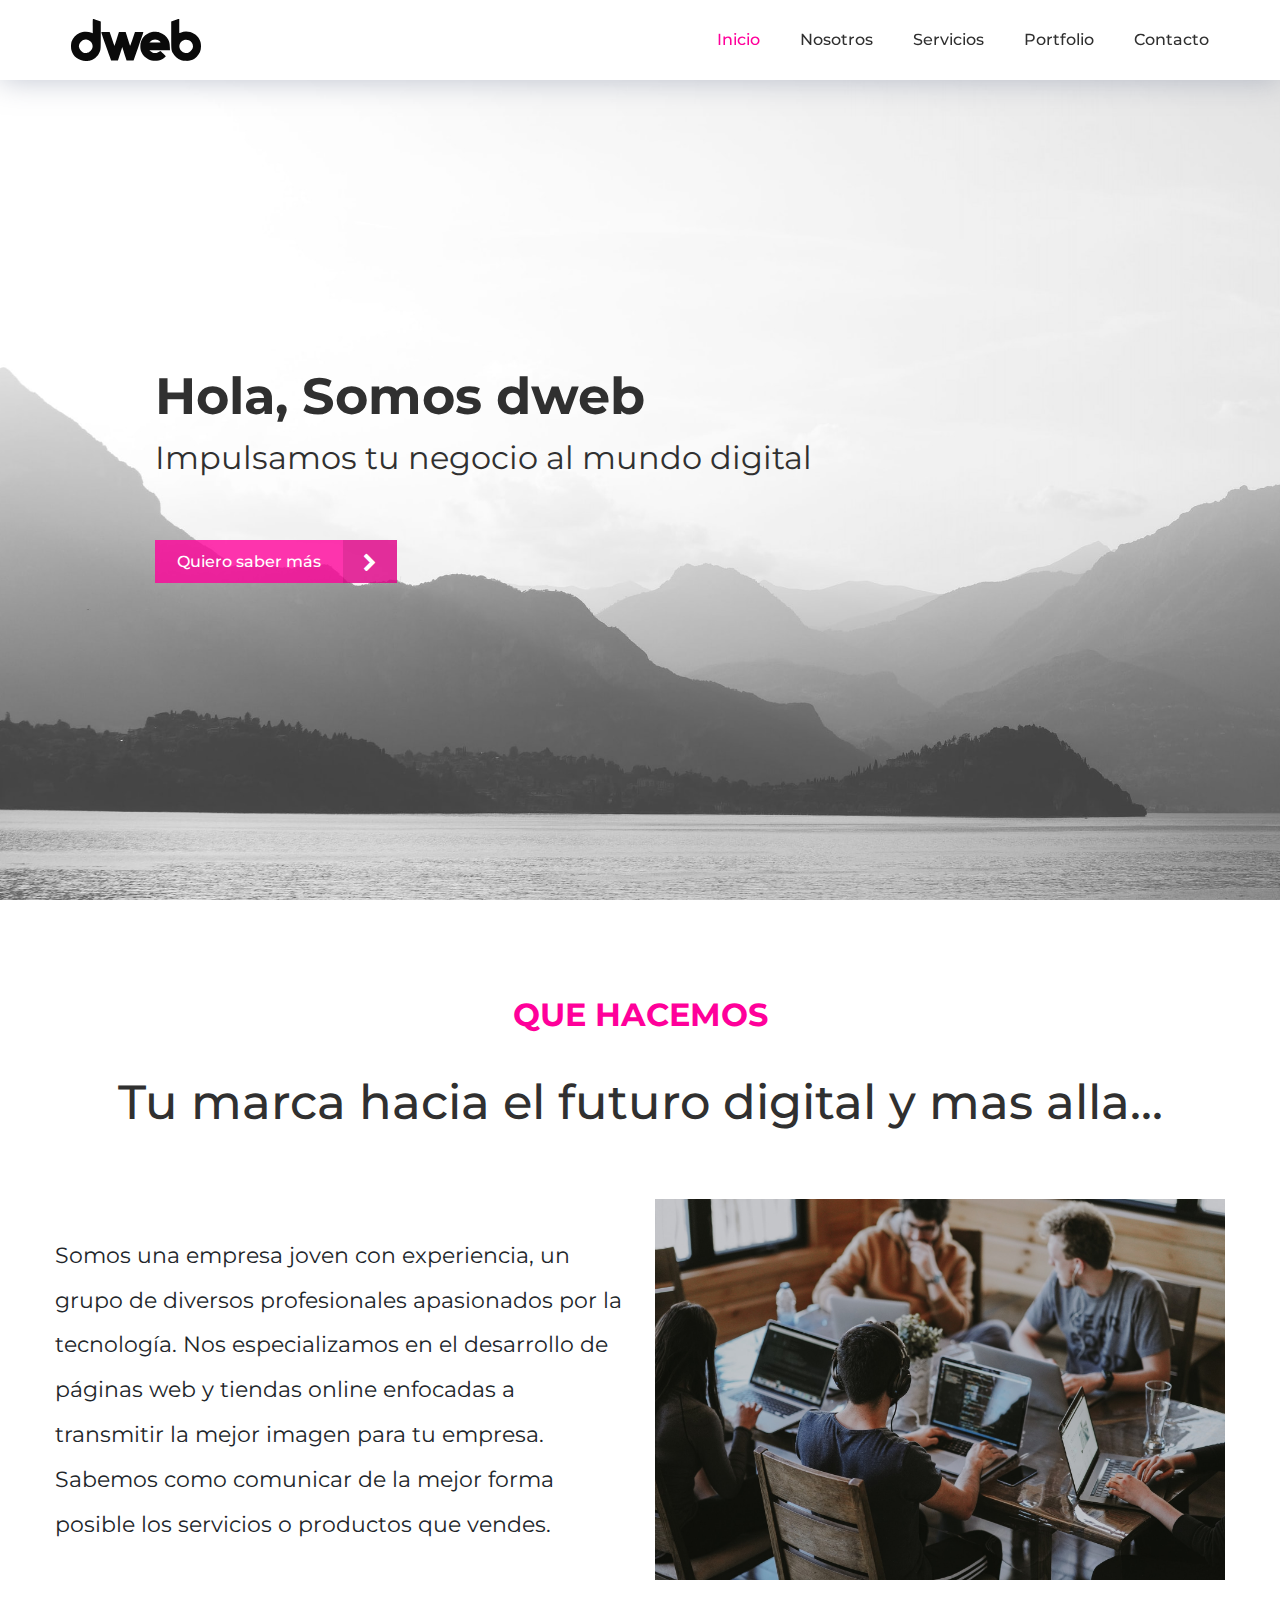
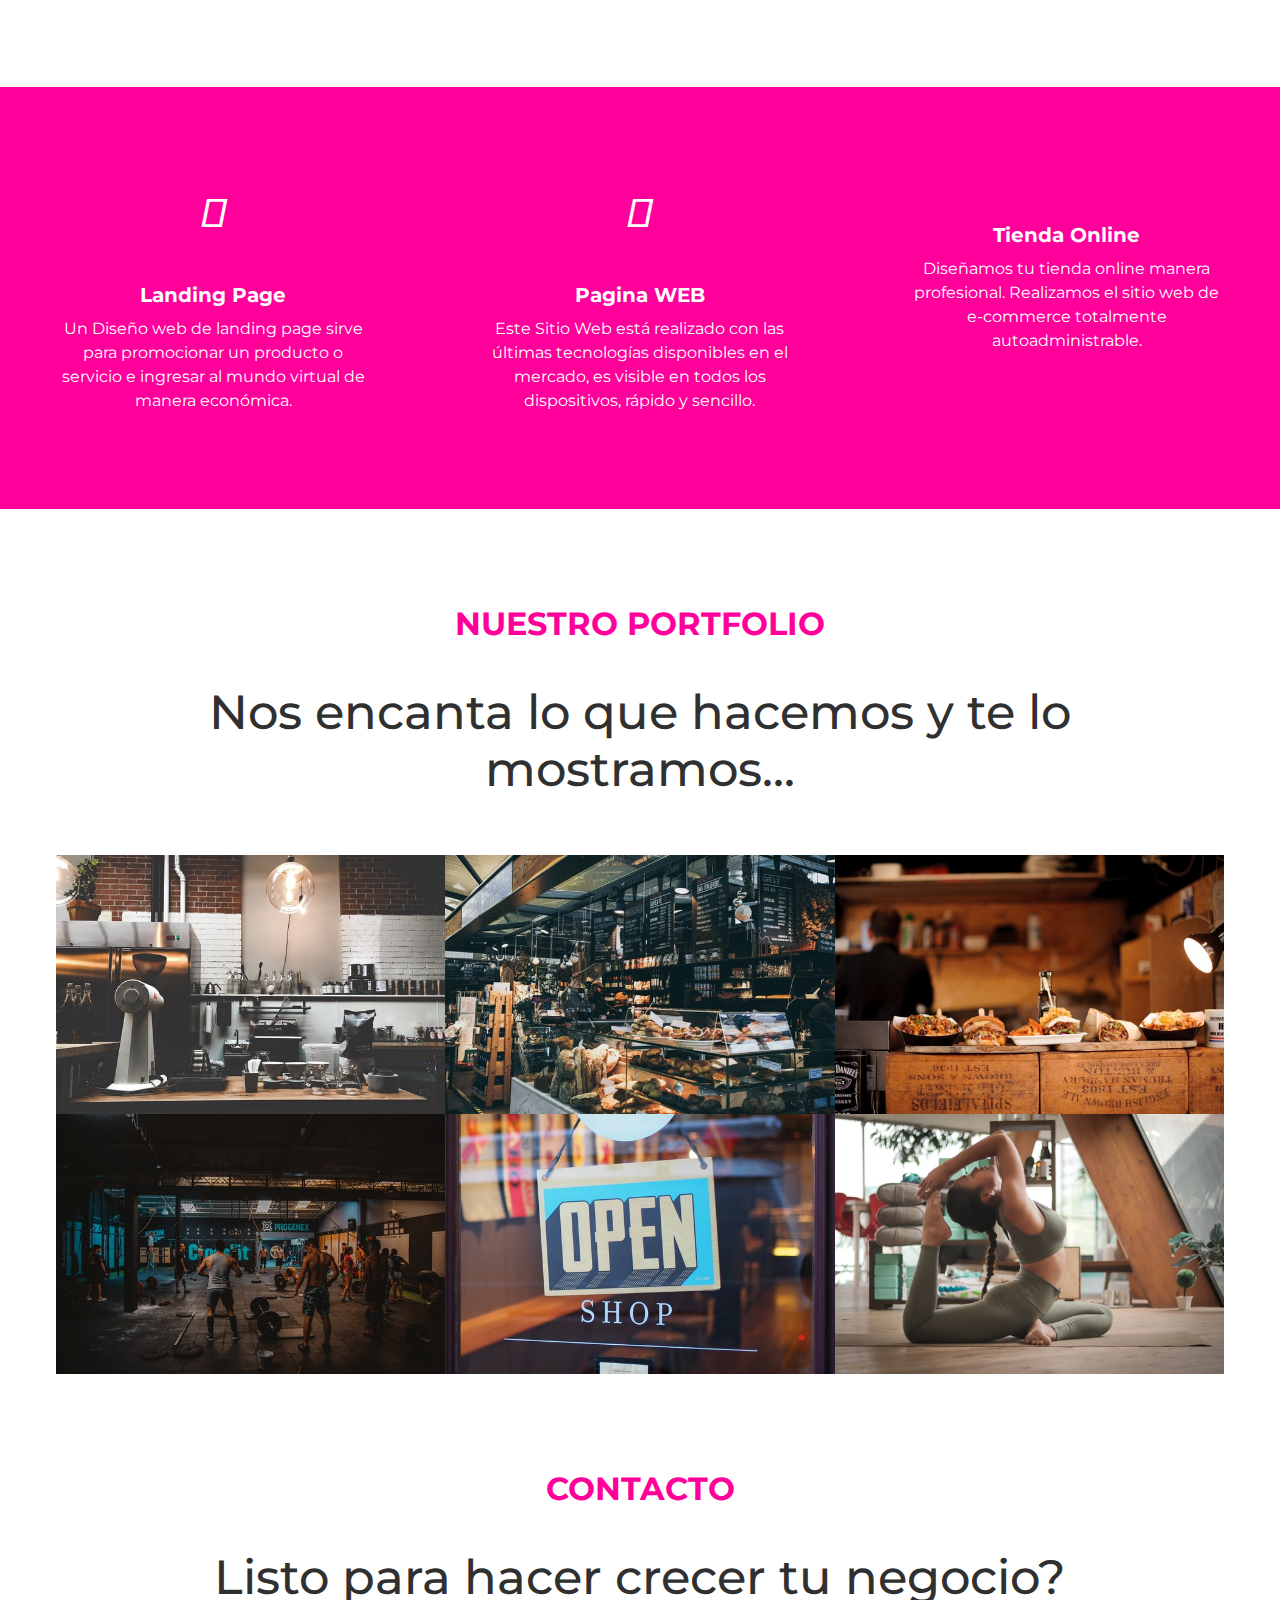
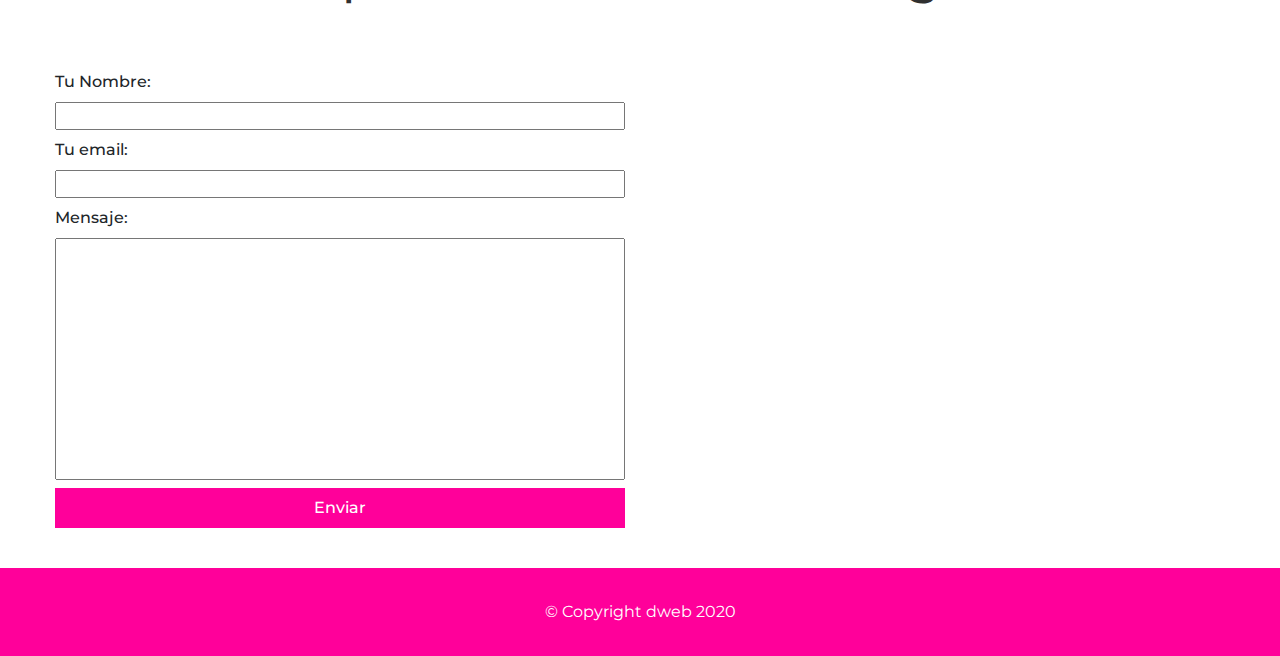
==== commit 18c477dc: "responsive index.html" ====
--- a/index.html
+++ b/index.html
@@ -32,36 +32,34 @@
 
   <!-- start nav -->
 
-<div class="container-fluid">
-  <div class="row">
-    <div class="icon col">
-      <button onclick="openNav(estado)" class="menu-btn" id="menuButton">
-        <span class="burger-icon"></span>
-      </button>
-    </div>
-  </div>
-  <div id="menu" class="menu row">
-    <div class="menu__content col">
-      <a class="menu__item menu__item--logo" href="#hero"> <img src="img/logo.svg" alt=""></a>
-      <a class="menu__item menu__item--link menu__item--active" href="#hero">Inicio</a>
-      <a class="menu__item menu__item--link" href="conocenos.html">Nosotros</a>
-      <a class="menu__item menu__item--link" href="servicios.html">Servicios</a>
-      <a class="menu__item menu__item--link" href="portfolio.html">Portfolio</a>
-      <a class="menu__item menu__item--link" href="contacto.html">Contacto</a>
-      <p class="menu__item menu__item--p">Lorem ipsum dolor sit amet consectetur adipisicing elit. Reprehenderit illo illum quibusdam odit dicta officia, nemo excepturi</p> 
-      <div class="menu__item menu__item--icon">
-      <i class=" fab fa-facebook-f"></i>
-      <i class=" fab fa-instagram"></i>
-      <i class=" fab fa-twitter"></i>
-    </div>
-    </div>
-  </div>
-</div>
-
-<!-- end nav -->
-
-
-
+  <div class="container-fluid">
+    <div class="row">
+      <div class="icon col">
+        <button onclick="openNav(estado)" class="menu-btn" id="menuButton">
+          <span class="burger-icon"></span>
+        </button>
+      </div>
+    </div>
+    <div id="menu" class="menu row">
+      <div class="menu__content col">
+        <a class="menu__item menu__item--logo" href="#hero"> <img src="img/logo.svg" alt=""></a>
+        <a class="menu__item menu__item--link menu__item--active" href="#hero">Inicio</a>
+        <a class="menu__item menu__item--link" href="conocenos.html">Nosotros</a>
+        <a class="menu__item menu__item--link" href="servicios.html">Servicios</a>
+        <a class="menu__item menu__item--link" href="portfolio.html">Portfolio</a>
+        <a class="menu__item menu__item--link" href="contacto.html">Contacto</a>
+        <p class="menu__item menu__item--p">Para nosotros desarrollar no es solo entregar y cumplir con los tiempos, es
+          llevar tu idea a un siguiente nivel</p>
+        <div class="menu__item menu__item--icon">
+          <a href="#"> <i class=" fab fa-facebook-f"></i> </a>
+          <a href="#"> <i class=" fab fa-instagram"></i> </a>
+          <a href="#"> <i class=" fab fa-twitter"></i> </a>
+        </div>
+      </div>
+    </div>
+  </div>
+
+  <!-- end nav -->
 
   <!-- start hero -->
 
@@ -70,19 +68,16 @@
       <div class="hero__content col">
         <h1>Hola, Somos dweb</h1>
         <p>Impulsamos tu negocio al mundo digital</p>
-        <!-- <a href="conocenos.html" class="hero__button">quiero saber mas <span></span></a> -->
-
-        <button class="hero__button">Quiero saber mas</button>
-
+        <a href="conocenos.html" class="hero__button">Quiero saber más<span></span></a>
       </div>
     </div>
   </div>
 
   <!-- end hero -->
 
-   <!-- start about -->
-
-   <div class="about container-fluid" id="about">
+  <!-- start about -->
+
+  <div class="about container-fluid" id="about">
     <div class="row text-center text-uppercase">
       <div class="col">
         <h3>que hacemos</h3>
@@ -93,12 +88,14 @@
         <h4>Tu marca hacia el futuro digital y mas alla...</h4>
       </div>
     </div>
-    <div class="row">
-      <div class="about__content col-12 col-md-6">
-        <p>Lorem ipsum dolor sit amet consectetur adipisicing elit. Beatae eligendi ullam eos nisi quos, inventore enim ab fuga nulla praesentium in ea, esse quam harum laudantium delectus ipsum illum libero? Lorem ipsum dolor, sit amet consectetur adipisicing elit. Laborum culpa, nostrum quidem.</p>
-
-      </div>
-      <div class="about__content col-12 col-md-6">
+    <div class="row--content row">
+      <div class="about__content col-12 col-lg-6">
+        <p>Somos una empresa joven con experiencia, un grupo de diversos profesionales apasionados por la tecnología.
+          Nos especializamos en el desarrollo de páginas web y tiendas online enfocadas a transmitir la mejor imagen
+          para tu empresa. Sabemos como comunicar de la mejor forma posible los servicios o productos que vendes.</p>
+
+      </div>
+      <div class="about__content col-12 col-lg-6">
         <img src="img/about.jpg" class="img-fluid" alt="">
       </div>
     </div>
@@ -114,21 +111,24 @@
         <div class="services__item">
           <i class="far fa-window-maximize"></i>
           <h5>Landing Page</h5>
-          <p>Lorem ipsum dolor sit amet consectetur adipisicing elit. Lorem ipsum dolor sit amet consectetur adipisicing elit.</p>
+          <p>Un Diseño web de landing page sirve para promocionar un producto o servicio e ingresar al
+            mundo virtual de manera económica.</p>
         </div>
       </div>
       <div class="services__content col-12 col-lg-4">
         <div class="services__item">
           <i class="far fa-window-restore"></i>
           <h5>Pagina WEB</h5>
-          <p>Lorem ipsum dolor sit amet consectetur adipisicing elit. Lorem ipsum dolor sit amet consectetur adipisicing elit.</p>
+          <p>Este Sitio Web está realizado con las últimas tecnologías disponibles en el mercado, es visible en todos
+            los dispositivos, rápido y sencillo.</p>
         </div>
       </div>
       <div class="services__content  col-12 col-lg-4">
         <div class="services__item services__item--nopadding">
           <i class="fas fa-store"></i>
           <h5>Tienda Online</h5>
-          <p>Lorem ipsum dolor sit amet consectetur adipisicing elit. Lorem ipsum dolor sit amet consectetur adipisicing elit.</p>
+          <p>Diseñamos tu tienda online manera profesional. Realizamos el sitio web
+            de e-commerce totalmente autoadministrable.</p>
         </div>
       </div>
     </div>
@@ -150,23 +150,41 @@
       </div>
     </div>
     <div class="portfolio__galery row">
-      <div class="col-12 col-sm-6 col-lg-4">
+      <div class="portfolio__item col-12 col-sm-6 col-lg-4">
         <img src="img/cafe.jpg" class="portfolio__img img-fluid" alt="">
-      </div>
-      <div class="col-12 col-sm-6 col-lg-4">
+        <div class="portfolio__text">
+          <p>Sistema web para <span>Tienda de Cafe.</span></p> 
+        </div>
+      </div>
+      <div class="portfolio__item col-12 col-sm-6 col-lg-4">
         <img src="img/bakery.jpg" class="portfolio__img img-fluid" alt="">
-      </div>
-      <div class="col-12 col-sm-6 col-lg-4">
+        <div class="portfolio__text">
+          <p>Landing Page para <span>La Catalana.</span></p> 
+        </div>
+      </div>
+      <div class="portfolio__item col-12 col-sm-6 col-lg-4">
         <img src="img/food.jpg" class="portfolio__img img-fluid" alt="">
-      </div>
-      <div class="col-12 col-sm-6 col-lg-4">
+        <div class="portfolio__text">
+          <p>Sistema de gestion de pedidos para <span>Rothar BAR.</span></p> 
+        </div>
+      </div>
+      <div class="portfolio__item col-12 col-sm-6 col-lg-4">
         <img src="img/gym.jpg" class="portfolio__img img-fluid" alt="">
-      </div>
-      <div class="col-12 col-sm-6 col-lg-4">
+        <div class="portfolio__text">
+          <p>Pagina Web con secciones para <span>Centro de entrenamientos C.A.F</span></p> 
+        </div>
+      </div>
+      <div class="portfolio__item col-12 col-sm-6 col-lg-4">
         <img src="img/shop.jpg" class="portfolio__img img-fluid" alt="">
-      </div>
-      <div class="col-12 col-sm-6 col-lg-4">
+        <div class="portfolio__text">
+          <p>Tienda Virtual para <span>Cristobal Colon.</span></p> 
+        </div>
+      </div>
+      <div class="portfolio__item col-12 col-sm-6 col-lg-4">
         <img src="img/yoga.jpg" class="portfolio__img img-fluid" alt="">
+        <div class="portfolio__text">
+          <p>Landing Page para <span>Ariana Yoga.</span></p> 
+        </div>
       </div>
     </div>
   </div>
@@ -195,6 +213,7 @@
           <input type="email" id="email">
           <label for="email">Mensaje:</label>
           <textarea name="" id="email" cols="30" rows="10"></textarea>
+          <button class="contact__button" type="submit">Enviar</button>
         </form>
       </div>
       <div class="contact__map col col-md-6">
@@ -249,25 +268,24 @@
   <!-- Optional JavaScript -->
 
   <script>
-    
     //Function button menu SCROLL
 
     window.onscroll = function () {
-        scrollFunction()
+      scrollFunction()
     };
 
     function scrollFunction() {
-        if (document.body.scrollTop > 100 || document.documentElement.scrollTop > 100) {
-            document.getElementById("menuButton").style.background = "#FFFFFF";
-            document.getElementById("menuButton").style.transition = "all 2s";
-
-
-        } else {
-            document.getElementById("menuButton").style.background = "transparent";
-            document.getElementById("menuButton").style.transition = "all 2s";
-
-
-        }
+      if (document.body.scrollTop > 100 || document.documentElement.scrollTop > 100) {
+        document.getElementById("menuButton").style.background = "#FFFFFF";
+        document.getElementById("menuButton").style.transition = "all 2s";
+
+
+      } else {
+        document.getElementById("menuButton").style.background = "transparent";
+        document.getElementById("menuButton").style.transition = "all 2s";
+
+
+      }
     }
 
 
@@ -290,9 +308,9 @@
       }
     }
 
-    var x = window.matchMedia("(min-width: 1024px)")
-    myFunction(x) 
-    x.addListener(myFunction) 
+    var x = window.matchMedia("(min-width: 992px)")
+    myFunction(x)
+    x.addListener(myFunction)
 
 
     // Animacion burger button
--- a/css/style.css
+++ b/css/style.css
@@ -100,7 +100,8 @@
     .menu__content .menu__item {
       color: #303030;
       padding: .3em 0;
-      text-decoration: none; }
+      text-decoration: none;
+      transition: color .3s ease-in-out; }
       .menu__content .menu__item--link {
         font-weight: 500;
         padding-left: 1em; }
@@ -116,15 +117,21 @@
         .menu__content .menu__item--logo img {
           width: 100px; }
       .menu__content .menu__item--p {
-        padding-top: 7em;
+        padding-top: 10em;
         font-size: .8em;
         line-height: 1.8em;
         padding-left: 1em; }
       .menu__content .menu__item--icon {
         margin: auto; }
-        .menu__content .menu__item--icon i {
-          font-size: 1.5em;
-          padding: 0 .5em; }
+        .menu__content .menu__item--icon a {
+          text-decoration: none;
+          color: #303030;
+          transition: color .3s ease-in-out; }
+          .menu__content .menu__item--icon a i {
+            font-size: 1.5em;
+            padding: 0 .5em; }
+          .menu__content .menu__item--icon a:hover {
+            color: #FF009A; }
 
 .hero {
   height: 100vh;
@@ -132,7 +139,7 @@
   background-size: cover; }
   .hero .row {
     height: 100%;
-    width: 90%;
+    max-width: 720px;
     margin: auto; }
   .hero__content {
     margin: auto 0; }
@@ -144,6 +151,7 @@
       padding-bottom: 1.3em;
       color: #303030; }
     .hero__content .hero__button {
+      text-decoration: none;
       display: inline-block;
       -webkit-font-smoothing: antialiased;
       position: relative;
@@ -179,7 +187,8 @@
         animation: bounceright .3s alternate ease infinite; }
 
 .about, .portfolio, .contact {
-  padding-top: 3em; }
+  padding-top: 6em;
+  max-width: 768px; }
   .about h3, .portfolio h3, .contact h3 {
     color: #FF009A;
     font-weight: 700;
@@ -194,13 +203,11 @@
     margin: auto; }
     .about__content p {
       margin: auto;
-      line-height: 1.8em;
-      padding: .8em; }
-    .about__content img {
-      border-radius: 1em; }
+      line-height: 2em;
+      padding-bottom: 2em; }
 
 .services {
-  padding-top: 3em; }
+  padding-top: 6em; }
   .services .row {
     background-color: #FF009A;
     padding: 6em 0; }
@@ -229,15 +236,61 @@
     padding-bottom: 0; }
 
 .portfolio__galery {
-  padding: 0 1em; }
-  .portfolio__galery .col-12 {
+  padding: 0 1em;
+  position: relative; }
+  .portfolio__galery .portfolio__item {
     margin: 0;
     padding: 0; }
+    .portfolio__galery .portfolio__item img {
+      opacity: 1; }
+    .portfolio__galery .portfolio__item .portfolio__text {
+      opacity: 0;
+      background-color: #FF009A;
+      height: 100%;
+      width: 100%;
+      position: absolute;
+      top: 0;
+      bottom: 0;
+      left: 0;
+      right: 0;
+      transition: opacity .5s ease-in-out; }
+      .portfolio__galery .portfolio__item .portfolio__text p {
+        width: 100%;
+        position: absolute;
+        top: 50%;
+        left: 50%;
+        transform: translate(-50%, -50%);
+        text-align: center;
+        color: #FFFFFF; }
+        .portfolio__galery .portfolio__item .portfolio__text p span {
+          font-weight: 700; }
+    .portfolio__galery .portfolio__item:hover .portfolio__text {
+      opacity: .9; }
 
 .contact__form {
   margin: auto; }
+  .contact__form input:focus {
+    outline: none; }
+  .contact__form label {
+    padding: .5em 0;
+    margin: 0;
+    font-weight: 500; }
   .contact__form textarea {
     resize: none; }
+    .contact__form textarea:focus {
+      outline: none; }
+  .contact__form .contact__button {
+    margin: .5em 0;
+    padding: .5em 0;
+    border: none;
+    background-color: #FF009A;
+    color: #FFFFFF;
+    font-weight: 500;
+    transition: all .5s ease-in-out; }
+    .contact__form .contact__button:hover {
+      background-color: #ff0099c9; }
+    .contact__form .contact__button:focus {
+      outline: none; }
   .contact__form form {
     display: flex;
     flex-direction: column; }
@@ -293,26 +346,20 @@
 .portfolio--section {
   padding: 10em 1em; }
 
-@media (min-width: 576px) {
-  .services__item {
-    width: 80%; }
-  .contact__map {
-    padding: .5em; } }
-
 .contact--section {
   padding: 10em 1em; }
 
-@media (min-width: 992px) {
+@media (min-width: 768px) {
   .hero__content h1 {
-    font-weight: 700;
     font-size: 3em; }
   .hero__content p {
-    font-size: 2em;
-    padding-bottom: .5em; }
-  .hero__content .hero__button {
-    font-size: 1.3em; } }
-
-@media (min-width: 1024px) {
+    font-size: 1.8em; }
+  .about h3, .portfolio h3, .contact h3 {
+    font-size: 1.8em; }
+  .about h4, .portfolio h4, .contact h4 {
+    font-size: 2.5em; } }
+
+@media (min-width: 992px) {
   .icon {
     visibility: hidden; }
   .menu {
@@ -339,26 +386,31 @@
           display: none; }
         .menu__content .menu__item--icon {
           display: none; }
-  .about h3, .portfolio h3, .contact h3 {
-    font-size: 1.8em; }
-  .about h4, .portfolio h4, .contact h4 {
-    font-size: 2.8em; }
-  .about__content p {
-    font-size: 1.2em;
-    line-height: 2em; }
+  .hero {
+    padding-top: 3em; }
+  .about, .portfolio, .contact {
+    max-width: 992px; }
+    .about h3, .portfolio h3, .contact h3 {
+      font-size: 2em; }
+    .about h4, .portfolio h4, .contact h4 {
+      font-size: 3em; }
+    .about__content p {
+      padding: 2em 0;
+      font-size: 1.2em; }
   .services__item {
-    width: 80%;
     padding-bottom: 0; } }
 
-@media (min-width: 1140px) {
-  .about h3, .portfolio h3, .contact h3 {
-    font-size: 1.8em; }
-  .about h4, .portfolio h4, .contact h4 {
-    font-size: 2.8em; }
-  .about__content p {
-    padding: 2em;
-    font-size: 1.2em;
-    line-height: 2.5em; } }
+@media (min-width: 1200px) {
+  .hero .row {
+    max-width: 1000px; }
+  .hero__content h1 {
+    font-size: 3.2em; }
+  .hero__content p {
+    font-size: 2em; }
+  .about, .portfolio, .contact {
+    max-width: 1200px; }
+    .about__content p {
+      font-size: 1.4em; } }
 
 @keyframes bounceright {
   from {
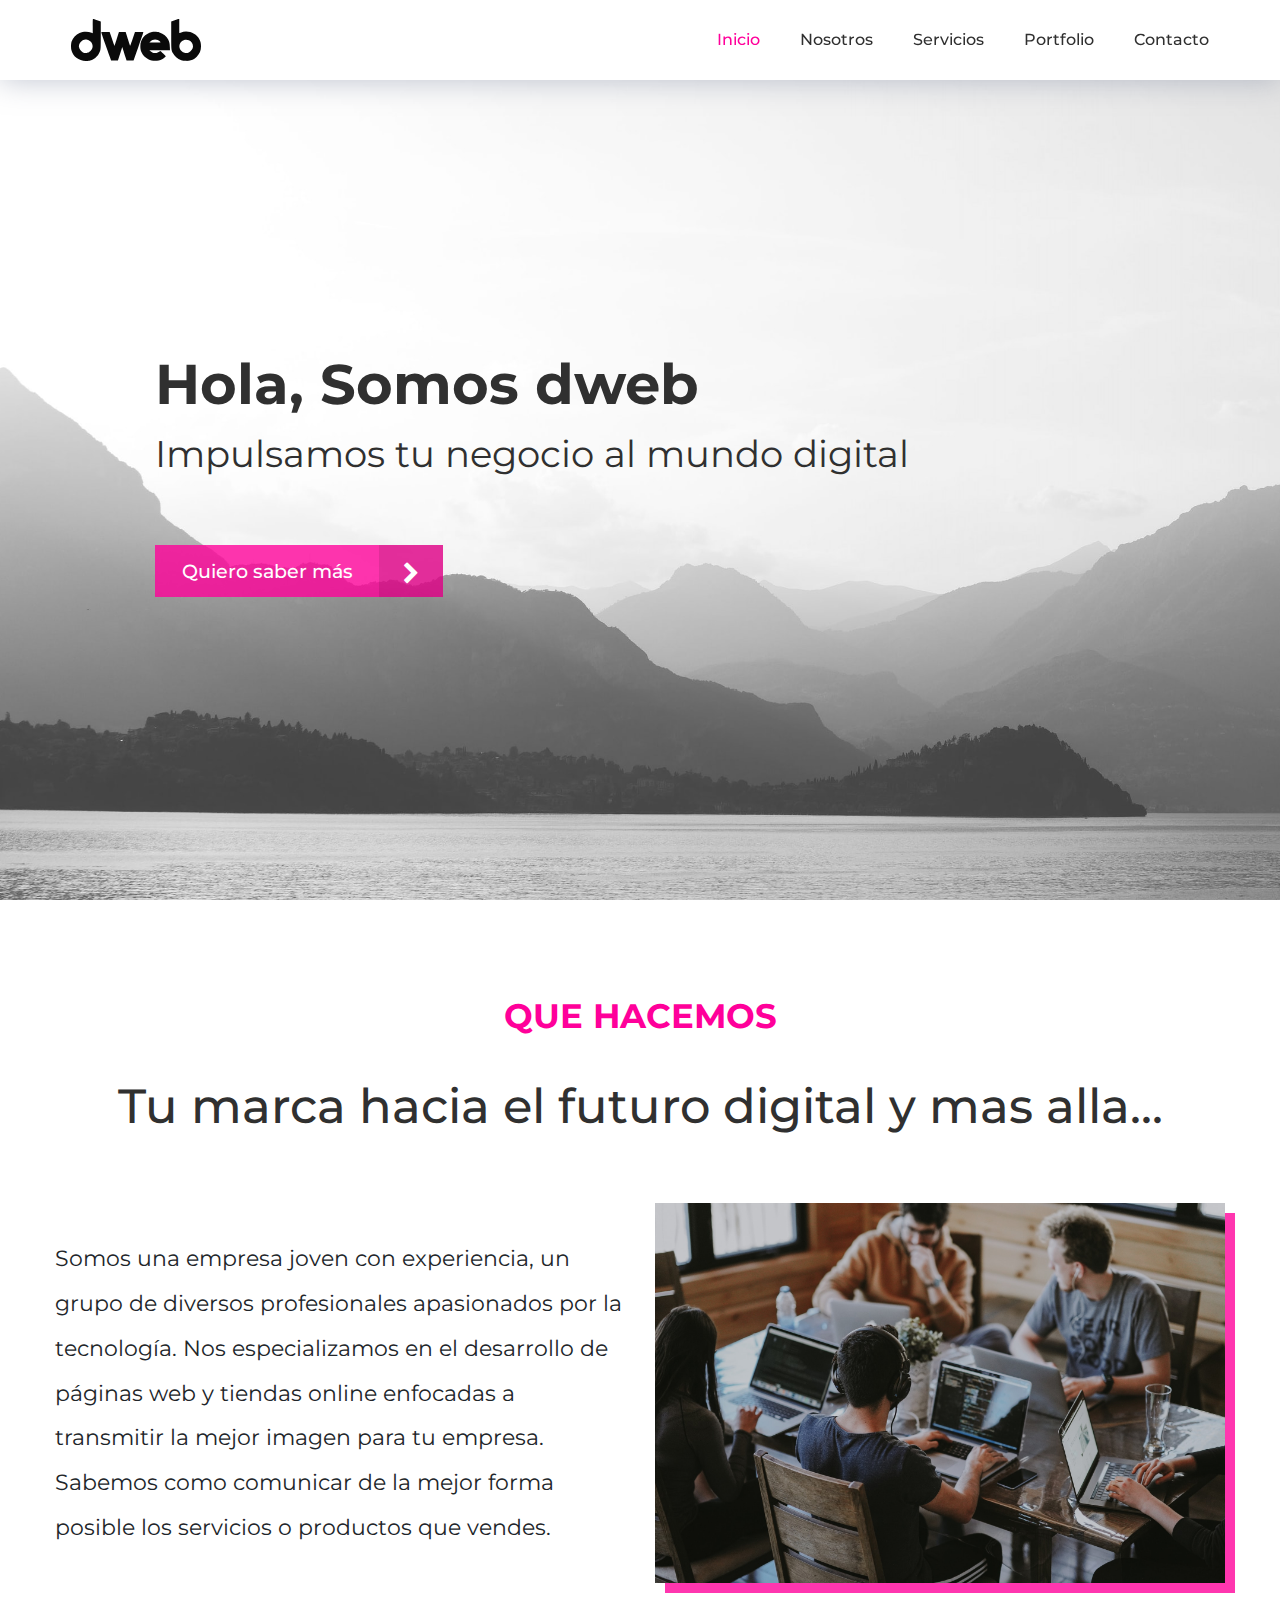
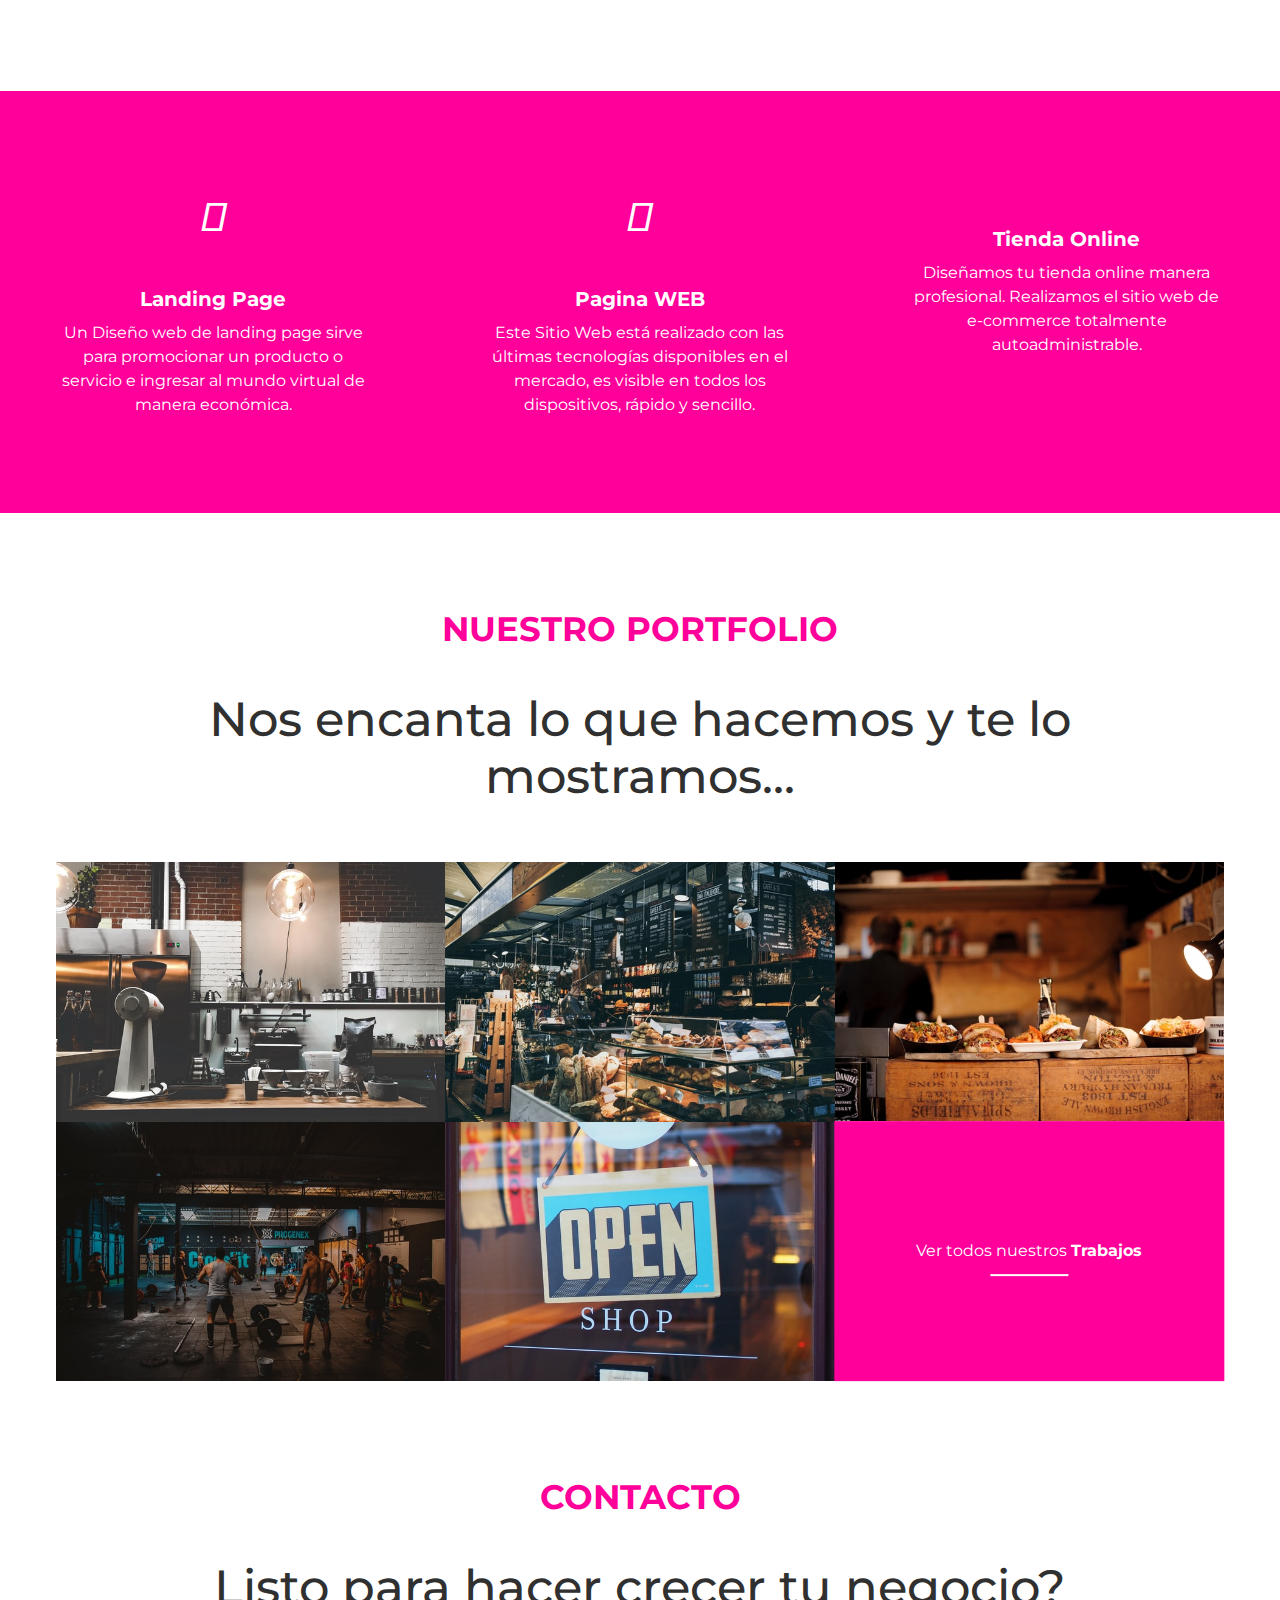
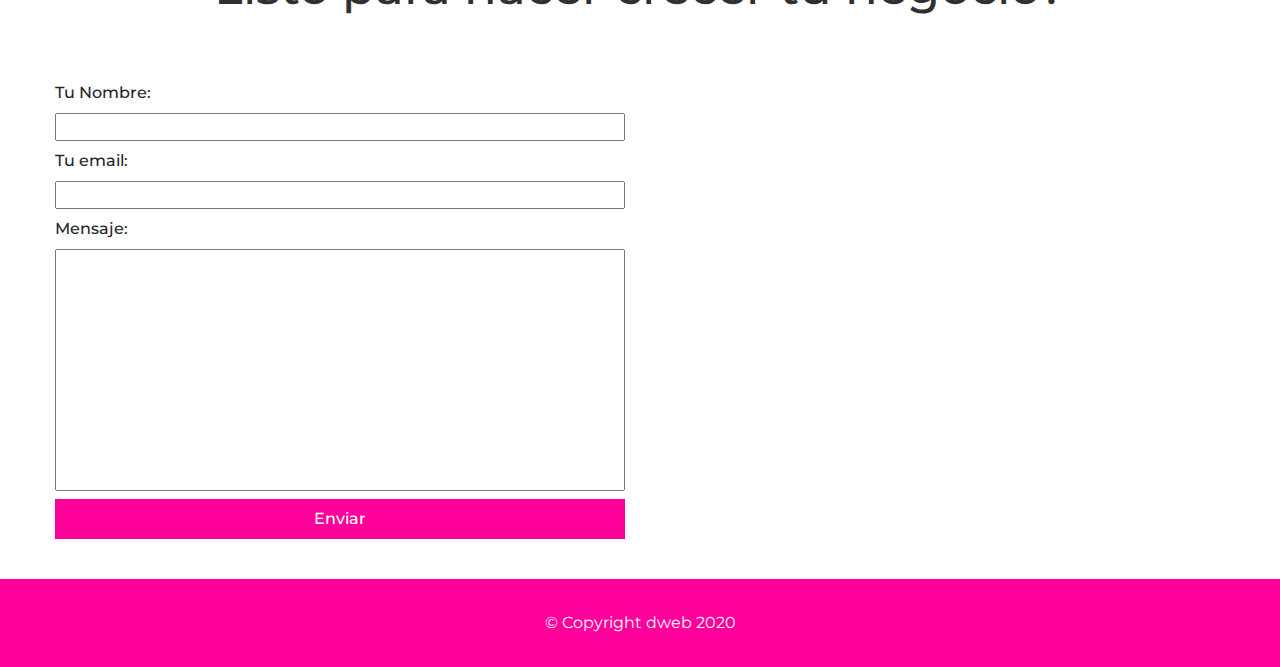
==== commit cfc4e631: "prueba pagina portfolio.html" ====
--- a/index.html
+++ b/index.html
@@ -136,7 +136,7 @@
 
   <!-- end services -->
 
-  <!-- start portfolio -->
+   <!-- start portfolio -->
 
   <div class="portfolio container-fluid" id="portfolio">
     <div class="row text-center text-uppercase">
@@ -171,7 +171,7 @@
       <div class="portfolio__item col-12 col-sm-6 col-lg-4">
         <img src="img/gym.jpg" class="portfolio__img img-fluid" alt="">
         <div class="portfolio__text">
-          <p>Pagina Web con secciones para <span>Centro de entrenamientos C.A.F</span></p> 
+          <p>Pagina Web para <span>Centro de entrenamientos C.A.F</span></p> 
         </div>
       </div>
       <div class="portfolio__item col-12 col-sm-6 col-lg-4">
@@ -182,14 +182,17 @@
       </div>
       <div class="portfolio__item col-12 col-sm-6 col-lg-4">
         <img src="img/yoga.jpg" class="portfolio__img img-fluid" alt="">
-        <div class="portfolio__text">
-          <p>Landing Page para <span>Ariana Yoga.</span></p> 
-        </div>
+        <a href="portfolio.html" class="portfolio__button">
+          <span class="portfolio__button__text">Ver todos nuestros <span>Trabajos</span> </span>
+          <span class="portfolio__button__underline"></span>
+        </a>
       </div>
     </div>
   </div>
 
   <!-- end portfolio -->
+
+
 
   <!-- start contact -->
 
--- a/css/style.css
+++ b/css/style.css
@@ -186,15 +186,15 @@
         -webkit-animation: bounceright .3s alternate ease infinite;
         animation: bounceright .3s alternate ease infinite; }
 
-.about, .portfolio, .contact {
+.about, .portfolio, .contact, .know__us, .our__services, .our__portfolio {
   padding-top: 6em;
   max-width: 768px; }
-  .about h3, .portfolio h3, .contact h3 {
+  .about h3, .portfolio h3, .contact h3, .know__us h3, .our__services h3, .our__portfolio h3 {
     color: #FF009A;
     font-weight: 700;
     font-size: 1.5em;
     padding-bottom: 1em; }
-  .about h4, .portfolio h4, .contact h4 {
+  .about h4, .portfolio h4, .contact h4, .know__us h4, .our__services h4, .our__portfolio h4 {
     color: #303030;
     font-weight: 500;
     font-size: 2em;
@@ -205,6 +205,8 @@
       margin: auto;
       line-height: 2em;
       padding-bottom: 2em; }
+    .about__content img {
+      box-shadow: 10px 10px 0 0 #ff0099c9; }
 
 .services {
   padding-top: 6em; }
@@ -266,6 +268,36 @@
           font-weight: 700; }
     .portfolio__galery .portfolio__item:hover .portfolio__text {
       opacity: .9; }
+    .portfolio__galery .portfolio__item .portfolio__button {
+      display: flex;
+      justify-content: center;
+      align-items: center;
+      background-color: #FF009A;
+      width: 100%;
+      height: 100%;
+      position: absolute;
+      top: 50%;
+      left: 50%;
+      transform: translate(-50%, -50%);
+      text-align: center;
+      color: #FFFFFF; }
+      .portfolio__galery .portfolio__item .portfolio__button__text span {
+        font-weight: 700; }
+      .portfolio__galery .portfolio__item .portfolio__button__underline {
+        margin: auto;
+        display: block;
+        width: 20%;
+        border-top: 2px solid;
+        color: #FFFFFF;
+        position: absolute;
+        top: 59%;
+        left: 50%;
+        transform: translate(-50%, -50%);
+        transition: width .3s ease-in-out; }
+      .portfolio__galery .portfolio__item .portfolio__button:hover .portfolio__button__underline {
+        width: 40%; }
+      .portfolio__galery .portfolio__item .portfolio__button:hover {
+        text-decoration: none; }
 
 .contact__form {
   margin: auto; }
@@ -310,41 +342,161 @@
     text-align: center;
     padding: 2em; }
 
-.more {
-  padding-top: 5em; }
-  .more h1 {
-    font-size: 2em;
-    padding: 2em 1em; }
-  .more__content .col-12 {
+.know__us {
+  padding-top: 0;
+  margin-top: 9em; }
+  .know__us__content {
     margin: auto; }
-  .more__content p {
-    padding: 2em; }
-  .more__content .more__skils {
-    text-align: center;
-    font-size: 4em;
+    .know__us__content__ptitle {
+      font-size: 1.3em;
+      font-weight: 500;
+      padding: 4em 0 1em 0; }
+    .know__us__content__p2 {
+      padding-bottom: 1em; }
+    .know__us__content img {
+      box-shadow: 10px 10px 0 0 #ff0099c9; }
+  .know__us__skills {
+    margin: auto; }
+    .know__us__skills h4 {
+      text-transform: uppercase;
+      font-weight: 700;
+      padding: 3em 0 1em 0;
+      margin: auto; }
+    .know__us__skills > div {
+      display: flex;
+      flex-wrap: nowrap;
+      justify-content: center;
+      align-content: center;
+      text-align: center; }
+    .know__us__skills__bar {
+      padding: 1em 0; }
+      .know__us__skills__bar__logo {
+        width: 100px; }
+        .know__us__skills__bar__logo p {
+          font-weight: 500;
+          margin: auto; }
+        .know__us__skills__bar__logo i {
+          color: #303030;
+          font-size: 3em; }
+      .know__us__skills__bar__progress__bar {
+        padding: 0 1em;
+        background-color: transparent;
+        overflow: hidden;
+        width: 100%;
+        margin: auto; }
+        .know__us__skills__bar__progress__bar .bar {
+          display: block;
+          background: #303030; }
+          .know__us__skills__bar__progress__bar .bar .progress {
+            border-radius: 0;
+            background: #FF009A;
+            padding: .5em;
+            width: 0; }
+          .know__us__skills__bar__progress__bar .bar .progress--html {
+            animation: loaderhtml 2s ease-in-out;
+            width: 90%; }
+          .know__us__skills__bar__progress__bar .bar .progress--css {
+            animation: loadercss 2s ease-in-out;
+            width: 80%; }
+          .know__us__skills__bar__progress__bar .bar .progress--js {
+            animation: loaderjs 2s ease-in-out;
+            width: 50%; }
+
+.our__services {
+  padding-top: 0;
+  margin-top: 9em; }
+  .our__services h4 {
+    padding-bottom: 4em; }
+  .our__services__plan {
     background-color: #FF009A;
-    width: 80%;
+    margin: 1em auto;
+    max-width: 410px; }
+    .our__services__plan h5 {
+      font-size: 2em;
+      text-align: center;
+      padding: 1em 0;
+      color: #FFFFFF;
+      font-weight: 300; }
+      .our__services__plan h5 span {
+        font-weight: 700; }
+    .our__services__plan > span {
+      margin: auto;
+      display: block;
+      width: 20%;
+      border-top: 2px solid;
+      color: #FFFFFF; }
+    .our__services__plan__price {
+      font-size: 5em;
+      font-weight: 900;
+      color: #FFFFFF;
+      text-align: center; }
+      .our__services__plan__price span {
+        vertical-align: middle;
+        font-size: .5em;
+        padding-right: .1em; }
+    .our__services__plan__desc {
+      color: #FFFFFF;
+      text-align: center;
+      padding: 2em 0; }
+    .our__services__plan__item {
+      margin: auto;
+      color: #FFFFFF;
+      width: 80%;
+      padding: .5em 0; }
+      .our__services__plan__item span {
+        padding-right: .1em; }
+      .our__services__plan__item--first {
+        padding-top: 2em; }
+      .our__services__plan__item--latest {
+        padding-bottom: 2em; }
+    .our__services__plan__button {
+      display: block;
+      width: 70%;
+      text-align: center;
+      margin: 2em auto;
+      padding: .5em;
+      border: 2px solid;
+      color: #FFFFFF;
+      transition: all .2s ease-in-out;
+      font-weight: 700; }
+      .our__services__plan__button:hover {
+        color: #FF009A;
+        background-color: #FFFFFF;
+        text-decoration: none; }
+  .our__services__content {
     margin: auto; }
-    .more__content .more__skils i {
-      color: #FFFFFF;
-      padding: .5em; }
-  .more__content .more__img {
+    .our__services__content__ptitle {
+      font-size: 1.3em;
+      font-weight: 500;
+      padding: 4em 0 1em 0; }
+    .our__services__content__p1 {
+      font-weight: 500;
+      font-size: 1.5em; }
+      .our__services__content__p1 span {
+        margin: auto;
+        color: #FF009A; }
+    .our__services__content__p2 {
+      padding-bottom: 1em; }
+    .our__services__content img {
+      box-shadow: 10px 10px 0 0 #ff0099c9; }
+
+.our__portfolio {
+  padding-top: 0;
+  margin-top: 9em; }
+  .our__portfolio h4 {
+    padding-bottom: 2em; }
+  .our__portfolio__brand h5 {
+    font-size: 1.5em;
+    padding: 2em 0;
     text-align: center; }
-    .more__content .more__img img {
+  .our__portfolio .carousel {
+    background-color: #FFFFFF;
+    margin: auto;
+    padding: 3em 0; }
+    .our__portfolio .carousel-indicators li {
       border-radius: 1em;
-      width: 90%; }
-
-.services--section {
-  padding-top: 5em;
-  margin: auto; }
-  .services--section .row {
-    background-color: #FFFFFF;
-    margin: auto; }
-    .services--section .row .services__item {
-      color: #303030; }
-
-.portfolio--section {
-  padding: 10em 1em; }
+      border: 3px solid grey;
+      width: 3px; }
 
 .contact--section {
   padding: 10em 1em; }
@@ -354,9 +506,11 @@
     font-size: 3em; }
   .hero__content p {
     font-size: 1.8em; }
-  .about h3, .portfolio h3, .contact h3 {
+  .hero__content .hero__button {
+    font-size: 1.2em; }
+  .about h3, .portfolio h3, .contact h3, .know__us h3, .our__services h3, .our__portfolio h3 {
     font-size: 1.8em; }
-  .about h4, .portfolio h4, .contact h4 {
+  .about h4, .portfolio h4, .contact h4, .know__us h4, .our__services h4, .our__portfolio h4 {
     font-size: 2.5em; } }
 
 @media (min-width: 992px) {
@@ -388,32 +542,83 @@
           display: none; }
   .hero {
     padding-top: 3em; }
-  .about, .portfolio, .contact {
+  .about, .portfolio, .contact, .know__us, .our__services, .our__portfolio {
     max-width: 992px; }
-    .about h3, .portfolio h3, .contact h3 {
-      font-size: 2em; }
-    .about h4, .portfolio h4, .contact h4 {
+    .about h3, .portfolio h3, .contact h3, .know__us h3, .our__services h3, .our__portfolio h3 {
+      font-size: 2.1em; }
+    .about h4, .portfolio h4, .contact h4, .know__us h4, .our__services h4, .our__portfolio h4 {
       font-size: 3em; }
     .about__content p {
       padding: 2em 0;
       font-size: 1.2em; }
   .services__item {
-    padding-bottom: 0; } }
+    padding-bottom: 0; }
+  .know__us__content__ptitle {
+    padding-top: 2em; }
+  .know__us__content__p1, .know__us__content__p2 {
+    font-size: .9em; }
+  .know__us__content__p2 {
+    padding-bottom: 1em; }
+  .know__us__skills {
+    padding: 2em 0; }
+    .know__us__skills h4 {
+      padding: 0 2em;
+      text-align: center; }
+    .know__us__skills > p {
+      padding: 1em 2em 0 2em;
+      text-align: center; }
+  .our__services h4 {
+    padding-bottom: 2em; }
+  .our__services__plan {
+    min-width: 300px; }
+    .our__services__plan__price {
+      font-size: 3.5em; }
+  .our__portfolio__brand h5 {
+    font-size: 2em; }
+  .our__portfolio .carousel img {
+    padding: 1em; } }
 
 @media (min-width: 1200px) {
   .hero .row {
     max-width: 1000px; }
   .hero__content h1 {
-    font-size: 3.2em; }
+    font-size: 3.5em; }
   .hero__content p {
-    font-size: 2em; }
-  .about, .portfolio, .contact {
+    font-size: 2.3em; }
+  .about, .portfolio, .contact, .know__us, .our__services, .our__portfolio {
     max-width: 1200px; }
     .about__content p {
-      font-size: 1.4em; } }
+      font-size: 1.4em; }
+  .know__us__content {
+    padding-top: 2em; }
+    .know__us__content__ptitle {
+      padding-top: 0; }
+    .know__us__content__p1, .know__us__content__p2 {
+      font-size: 1em;
+      line-height: 2em; }
+    .know__us__content__p2 {
+      padding-bottom: 0; } }
 
 @keyframes bounceright {
   from {
     transform: translateX(0); }
   to {
     transform: translateX(3px); } }
+
+@keyframes loaderhtml {
+  0% {
+    width: 0; }
+  100% {
+    width: 90%; } }
+
+@keyframes loadercss {
+  0% {
+    width: 0; }
+  100% {
+    width: 80%; } }
+
+@keyframes loaderjs {
+  0% {
+    width: 0; }
+  100% {
+    width: 50%; } }
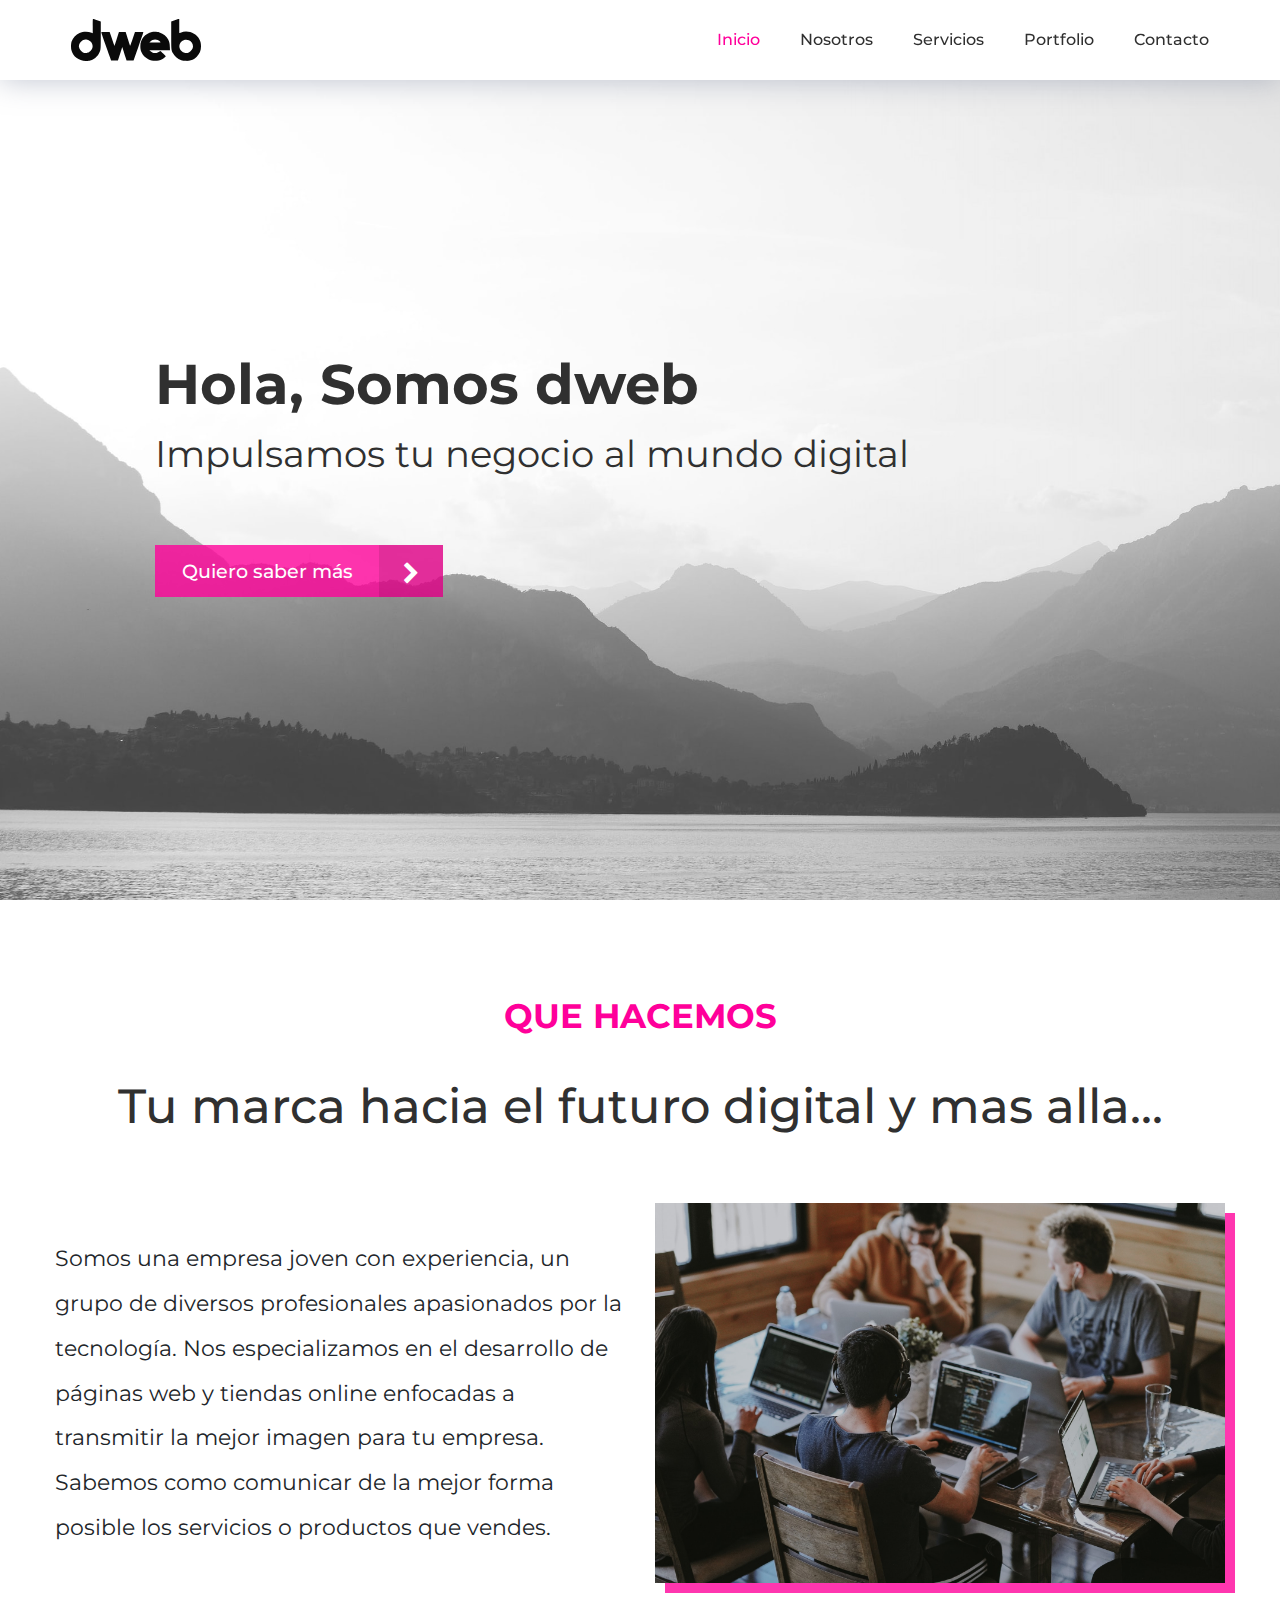
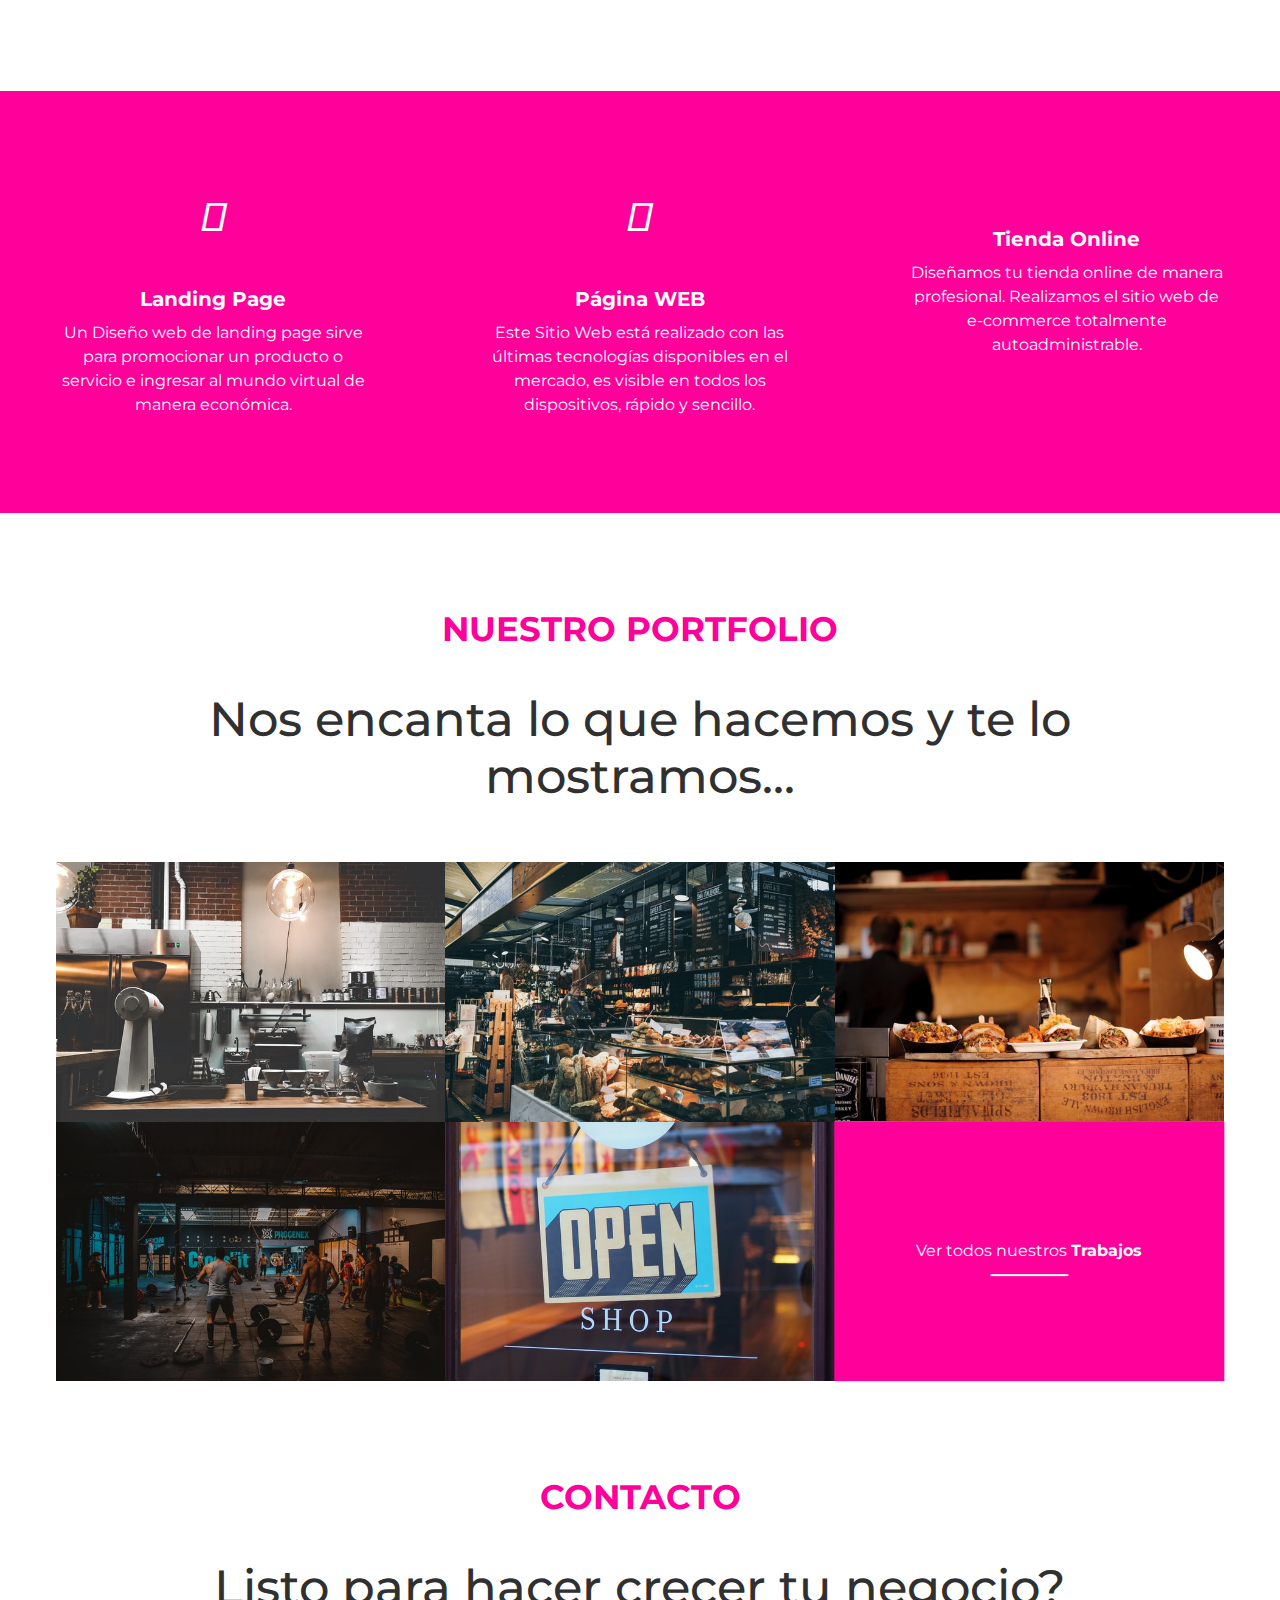
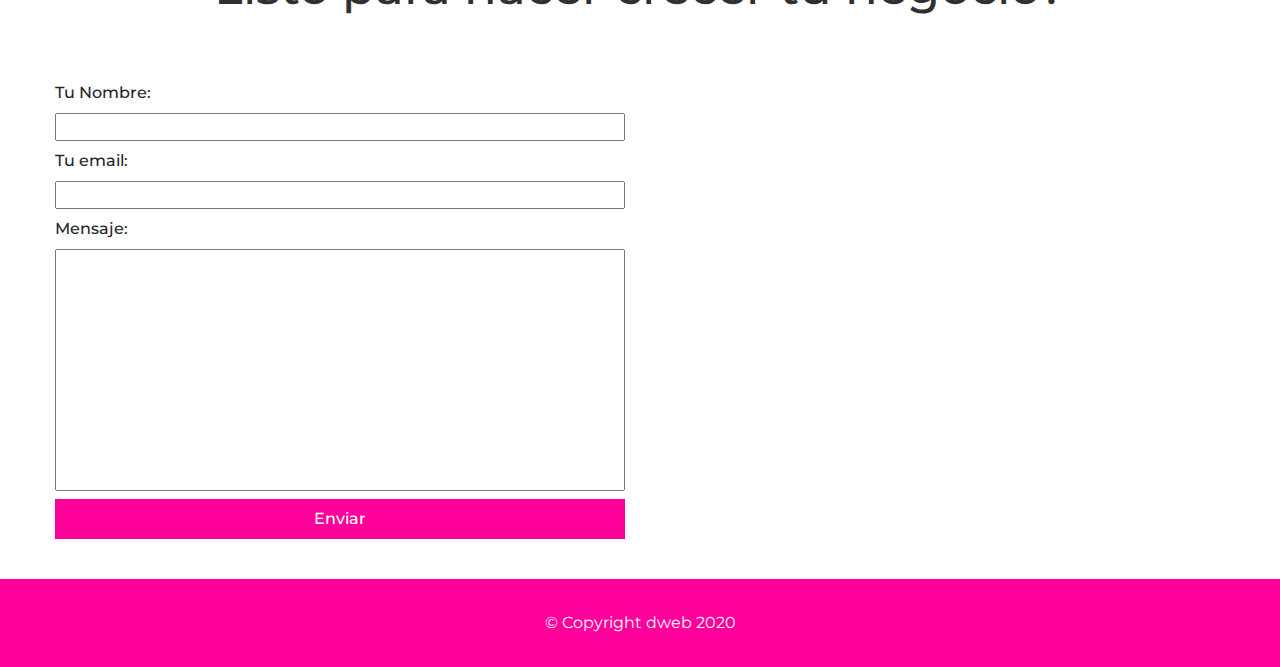
==== commit 2dae37f7: "prueba sitio terminado" ====
--- a/index.html
+++ b/index.html
@@ -5,9 +5,8 @@
 
   <meta name="keywords"
     content="Desarrollo, Diseño, Web, E-commerce, Tienda, Landing, HTML, CSS, JavaScript, Diseño web, Desarrollo web">
-
   <meta name="description"
-    content="Somos una empresa joven de desarrollo web con experiencia, compromiso y estamos en constante actualizacion para poder brindarte la mejor solucion a tu negocio">
+    content="En dweb somos apasionados por el desarrollo y queremos ponernos a tu entera disposición para poder llevar tu negocio a un próximo nivel.">
 
   <!-- Required meta tags -->
   <meta charset="utf-8">
@@ -25,7 +24,7 @@
   <!-- CSS -->
   <link rel="stylesheet" href="css/style.css">
 
-  <title>Dweb | Desarrollo Web Profecional</title>
+  <title>Dweb | Desarrollo Web Profesional</title>
 </head>
 
 <body>
@@ -118,7 +117,7 @@
       <div class="services__content col-12 col-lg-4">
         <div class="services__item">
           <i class="far fa-window-restore"></i>
-          <h5>Pagina WEB</h5>
+          <h5>Página WEB</h5>
           <p>Este Sitio Web está realizado con las últimas tecnologías disponibles en el mercado, es visible en todos
             los dispositivos, rápido y sencillo.</p>
         </div>
@@ -127,7 +126,7 @@
         <div class="services__item services__item--nopadding">
           <i class="fas fa-store"></i>
           <h5>Tienda Online</h5>
-          <p>Diseñamos tu tienda online manera profesional. Realizamos el sitio web
+          <p>Diseñamos tu tienda online de manera profesional. Realizamos el sitio web
             de e-commerce totalmente autoadministrable.</p>
         </div>
       </div>
@@ -136,7 +135,7 @@
 
   <!-- end services -->
 
-   <!-- start portfolio -->
+  <!-- start portfolio -->
 
   <div class="portfolio container-fluid" id="portfolio">
     <div class="row text-center text-uppercase">
@@ -153,31 +152,31 @@
       <div class="portfolio__item col-12 col-sm-6 col-lg-4">
         <img src="img/cafe.jpg" class="portfolio__img img-fluid" alt="">
         <div class="portfolio__text">
-          <p>Sistema web para <span>Tienda de Cafe.</span></p> 
+          <p>Sistema web para <span>Tienda de Cafe.</span></p>
         </div>
       </div>
       <div class="portfolio__item col-12 col-sm-6 col-lg-4">
         <img src="img/bakery.jpg" class="portfolio__img img-fluid" alt="">
         <div class="portfolio__text">
-          <p>Landing Page para <span>La Catalana.</span></p> 
+          <p>Landing Page para <span>La Catalana.</span></p>
         </div>
       </div>
       <div class="portfolio__item col-12 col-sm-6 col-lg-4">
         <img src="img/food.jpg" class="portfolio__img img-fluid" alt="">
         <div class="portfolio__text">
-          <p>Sistema de gestion de pedidos para <span>Rothar BAR.</span></p> 
+          <p>Sistema de gestion de pedidos para <span>Rothar BAR.</span></p>
         </div>
       </div>
       <div class="portfolio__item col-12 col-sm-6 col-lg-4">
         <img src="img/gym.jpg" class="portfolio__img img-fluid" alt="">
         <div class="portfolio__text">
-          <p>Pagina Web para <span>Centro de entrenamientos C.A.F</span></p> 
+          <p>Página Web para <span>Centro de entrenamientos C.A.F</span></p>
         </div>
       </div>
       <div class="portfolio__item col-12 col-sm-6 col-lg-4">
         <img src="img/shop.jpg" class="portfolio__img img-fluid" alt="">
         <div class="portfolio__text">
-          <p>Tienda Virtual para <span>Cristobal Colon.</span></p> 
+          <p>Tienda Virtual para <span>Cristobal Colon.</span></p>
         </div>
       </div>
       <div class="portfolio__item col-12 col-sm-6 col-lg-4">
@@ -191,8 +190,6 @@
   </div>
 
   <!-- end portfolio -->
-
-
 
   <!-- start contact -->
 
@@ -252,22 +249,6 @@
 
 
 
-
-
-
-
-
-
-
-
-
-
-
-
-
-
-
-
   <!-- Optional JavaScript -->
 
   <script>
@@ -286,11 +267,8 @@
       } else {
         document.getElementById("menuButton").style.background = "transparent";
         document.getElementById("menuButton").style.transition = "all 2s";
-
-
       }
     }
-
 
     //query para corregir error en menu
 
@@ -306,15 +284,12 @@
         document.getElementById("menuButton").style.display = "inline-block";
         document.getElementById("menu").style.boxShadow = "none";
         document.getElementById("menu").style.transition = "transform 0s";
-
-
       }
     }
 
     var x = window.matchMedia("(min-width: 992px)")
     myFunction(x)
     x.addListener(myFunction)
-
 
     // Animacion burger button
 
@@ -323,7 +298,6 @@
       menuButton.classList.toggle('is-active');
       e.preventDefault();
     });
-
 
     //Function open&close menu
 
@@ -344,10 +318,6 @@
       }
     }
   </script>
-
-
-
-
 
 
   <!-- jQuery first, then Popper.js, then Bootstrap JS -->
--- a/css/style.css
+++ b/css/style.css
@@ -186,15 +186,15 @@
         -webkit-animation: bounceright .3s alternate ease infinite;
         animation: bounceright .3s alternate ease infinite; }
 
-.about, .portfolio, .contact, .know__us, .our__services, .our__portfolio {
+.about, .portfolio, .contact, .know__us, .our__services, .our__portfolio, .contact__us {
   padding-top: 6em;
   max-width: 768px; }
-  .about h3, .portfolio h3, .contact h3, .know__us h3, .our__services h3, .our__portfolio h3 {
+  .about h3, .portfolio h3, .contact h3, .know__us h3, .our__services h3, .our__portfolio h3, .contact__us h3 {
     color: #FF009A;
     font-weight: 700;
     font-size: 1.5em;
     padding-bottom: 1em; }
-  .about h4, .portfolio h4, .contact h4, .know__us h4, .our__services h4, .our__portfolio h4 {
+  .about h4, .portfolio h4, .contact h4, .know__us h4, .our__services h4, .our__portfolio h4, .contact__us h4 {
     color: #303030;
     font-weight: 500;
     font-size: 2em;
@@ -344,7 +344,8 @@
 
 .know__us {
   padding-top: 0;
-  margin-top: 9em; }
+  margin-top: 9em;
+  padding-bottom: 4em; }
   .know__us__content {
     margin: auto; }
     .know__us__content__ptitle {
@@ -393,18 +394,19 @@
             padding: .5em;
             width: 0; }
           .know__us__skills__bar__progress__bar .bar .progress--html {
-            animation: loaderhtml 2s ease-in-out;
+            animation: loaderhtml 4s ease-in-out;
             width: 90%; }
           .know__us__skills__bar__progress__bar .bar .progress--css {
-            animation: loadercss 2s ease-in-out;
+            animation: loadercss 4s ease-in-out;
             width: 80%; }
           .know__us__skills__bar__progress__bar .bar .progress--js {
-            animation: loaderjs 2s ease-in-out;
+            animation: loaderjs 4s ease-in-out;
             width: 50%; }
 
 .our__services {
   padding-top: 0;
-  margin-top: 9em; }
+  margin-top: 9em;
+  padding-bottom: 4em; }
   .our__services h4 {
     padding-bottom: 4em; }
   .our__services__plan {
@@ -482,9 +484,12 @@
 
 .our__portfolio {
   padding-top: 0;
-  margin-top: 9em; }
+  margin-top: 9em;
+  padding-bottom: 4em; }
   .our__portfolio h4 {
-    padding-bottom: 2em; }
+    padding-bottom: 4em; }
+  .our__portfolio .portfolio__item--dnone {
+    display: none; }
   .our__portfolio__brand h5 {
     font-size: 1.5em;
     padding: 2em 0;
@@ -498,8 +503,65 @@
       border: 3px solid grey;
       width: 3px; }
 
-.contact--section {
-  padding: 10em 1em; }
+.contact__us {
+  padding-top: 0;
+  margin-top: 9em;
+  padding-bottom: 4em; }
+  .contact__us h4 {
+    padding-bottom: 4em; }
+  .contact__us .contact__map {
+    padding-top: 3em;
+    text-align: center; }
+    .contact__us .contact__map p span {
+      vertical-align: middle;
+      padding-right: .2em;
+      color: #FF009A;
+      font-size: 1.5em; }
+  .contact__us .contact__info {
+    margin: auto;
+    padding-top: 4em; }
+    .contact__us .contact__info__container {
+      margin: auto;
+      max-width: 410px;
+      background-color: #FF009A; }
+      .contact__us .contact__info__container h5 {
+        text-align: center;
+        padding: 3em 0 1.5em 0;
+        color: #FFFFFF;
+        font-weight: 300; }
+        .contact__us .contact__info__container h5 span {
+          font-weight: 700; }
+      .contact__us .contact__info__container .contact__info__title {
+        padding: 2em 0 .5em 0;
+        font-weight: 500;
+        text-align: left;
+        width: 80%;
+        margin: auto; }
+      .contact__us .contact__info__container p {
+        color: #FFFFFF;
+        width: 80%;
+        margin: auto;
+        padding: .5em 0; }
+      .contact__us .contact__info__container .contact__info--lastitem {
+        padding-bottom: 3em; }
+      .contact__us .contact__info__container > span {
+        margin: auto;
+        display: block;
+        width: 20%;
+        border-top: 2px solid;
+        color: #FFFFFF; }
+      .contact__us .contact__info__container .contact__info__link {
+        text-align: center;
+        padding: 2em 0 3em 0; }
+        .contact__us .contact__info__container .contact__info__link a {
+          color: #FFFFFF;
+          font-size: 2em;
+          padding: .5em; }
+          .contact__us .contact__info__container .contact__info__link a:hover {
+            text-decoration: none; }
+          .contact__us .contact__info__container .contact__info__link a:hover i {
+            transition: all .3s ease-in-out;
+            transform: scale(1.2, 1.2); }
 
 @media (min-width: 768px) {
   .hero__content h1 {
@@ -508,10 +570,14 @@
     font-size: 1.8em; }
   .hero__content .hero__button {
     font-size: 1.2em; }
-  .about h3, .portfolio h3, .contact h3, .know__us h3, .our__services h3, .our__portfolio h3 {
+  .about h3, .portfolio h3, .contact h3, .know__us h3, .our__services h3, .our__portfolio h3, .contact__us h3 {
     font-size: 1.8em; }
-  .about h4, .portfolio h4, .contact h4, .know__us h4, .our__services h4, .our__portfolio h4 {
-    font-size: 2.5em; } }
+  .about h4, .portfolio h4, .contact h4, .know__us h4, .our__services h4, .our__portfolio h4, .contact__us h4 {
+    font-size: 2.5em; }
+  .contact__us .contact__info .contact__info__title {
+    width: 60%; }
+  .contact__us .contact__info p {
+    width: 60%; } }
 
 @media (min-width: 992px) {
   .icon {
@@ -542,11 +608,11 @@
           display: none; }
   .hero {
     padding-top: 3em; }
-  .about, .portfolio, .contact, .know__us, .our__services, .our__portfolio {
+  .about, .portfolio, .contact, .know__us, .our__services, .our__portfolio, .contact__us {
     max-width: 992px; }
-    .about h3, .portfolio h3, .contact h3, .know__us h3, .our__services h3, .our__portfolio h3 {
+    .about h3, .portfolio h3, .contact h3, .know__us h3, .our__services h3, .our__portfolio h3, .contact__us h3 {
       font-size: 2.1em; }
-    .about h4, .portfolio h4, .contact h4, .know__us h4, .our__services h4, .our__portfolio h4 {
+    .about h4, .portfolio h4, .contact h4, .know__us h4, .our__services h4, .our__portfolio h4, .contact__us h4 {
       font-size: 3em; }
     .about__content p {
       padding: 2em 0;
@@ -573,10 +639,23 @@
     min-width: 300px; }
     .our__services__plan__price {
       font-size: 3.5em; }
+  .our__portfolio h4 {
+    padding-bottom: 2em; }
+  .our__portfolio .portfolio__item--dnone {
+    display: block; }
   .our__portfolio__brand h5 {
     font-size: 2em; }
   .our__portfolio .carousel img {
-    padding: 1em; } }
+    padding: 1em; }
+  .contact__us h4 {
+    padding-bottom: 2em; }
+  .contact__us .contact__form textarea {
+    height: 150px; }
+  .contact__us .contact__map {
+    padding-top: 2em; }
+  .contact__us .contact__info {
+    margin: 0 auto;
+    padding: 0; } }
 
 @media (min-width: 1200px) {
   .hero .row {
@@ -585,7 +664,7 @@
     font-size: 3.5em; }
   .hero__content p {
     font-size: 2.3em; }
-  .about, .portfolio, .contact, .know__us, .our__services, .our__portfolio {
+  .about, .portfolio, .contact, .know__us, .our__services, .our__portfolio, .contact__us {
     max-width: 1200px; }
     .about__content p {
       font-size: 1.4em; }
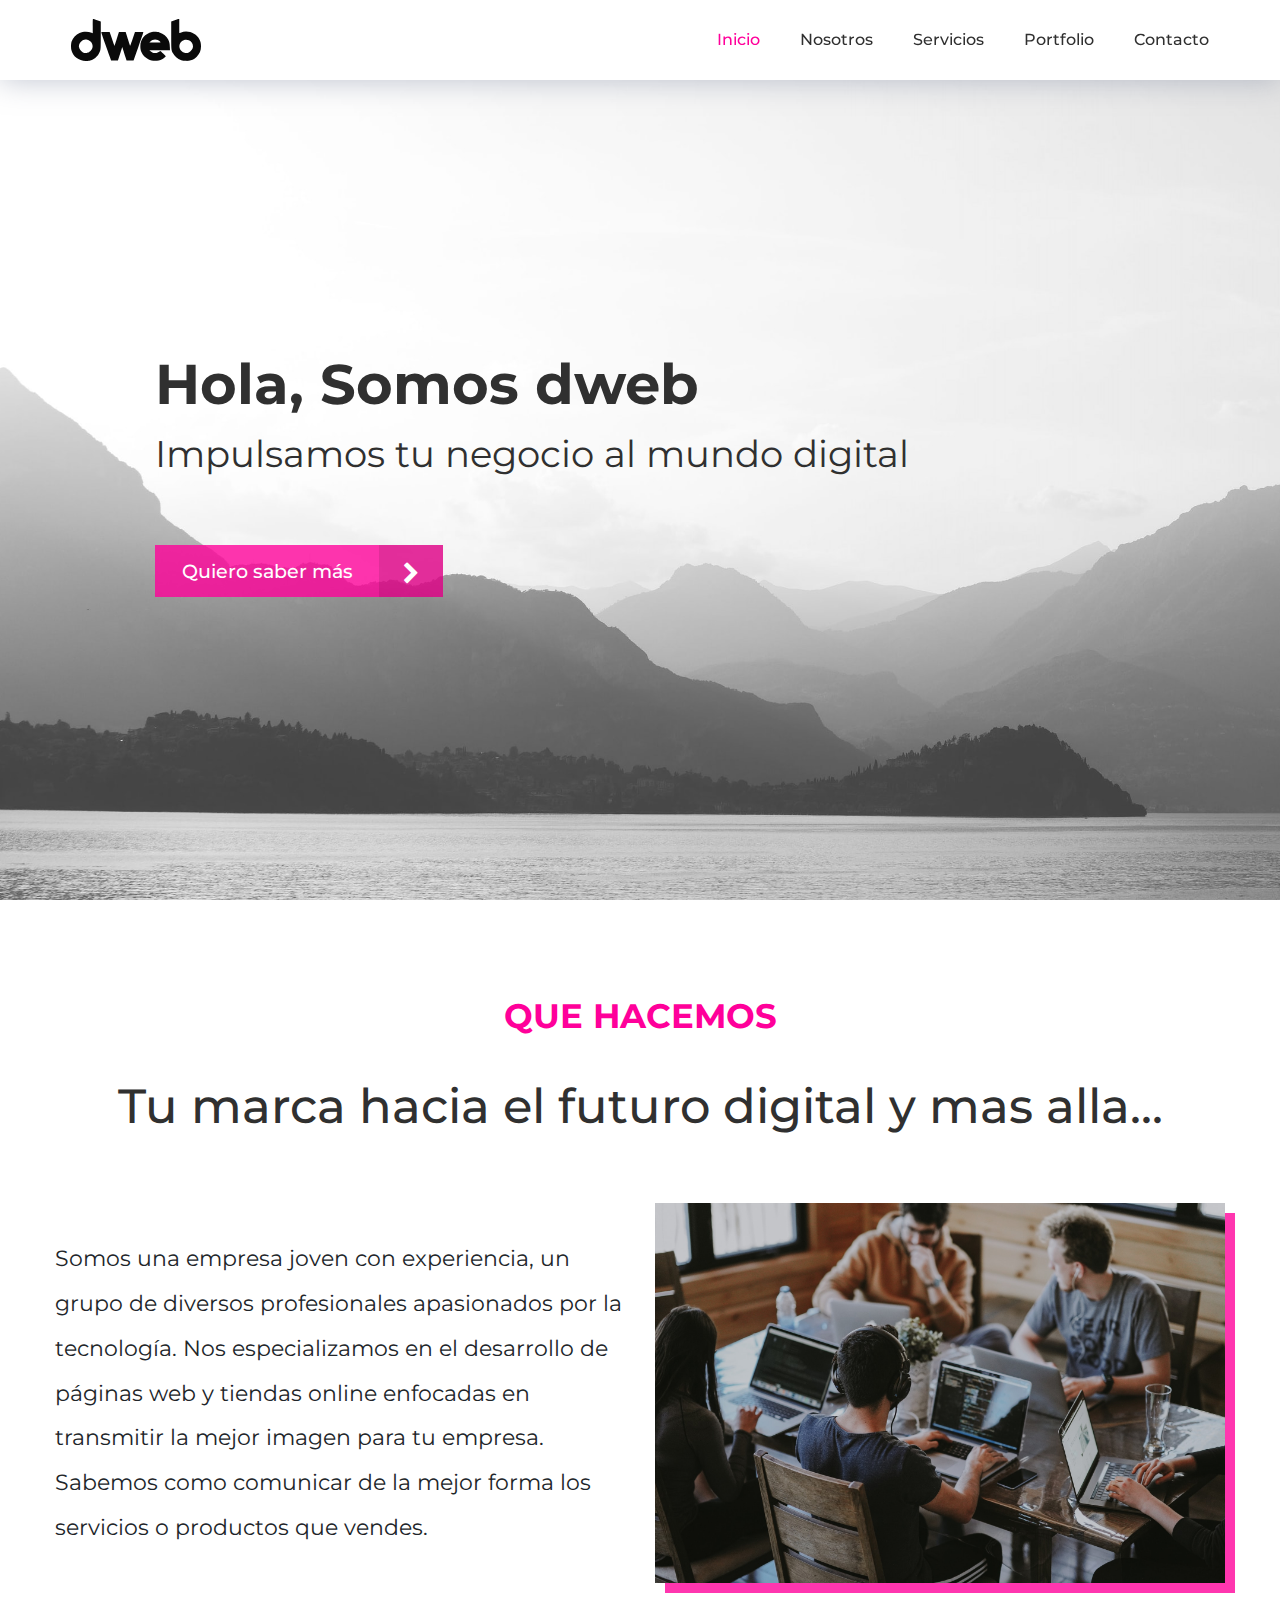
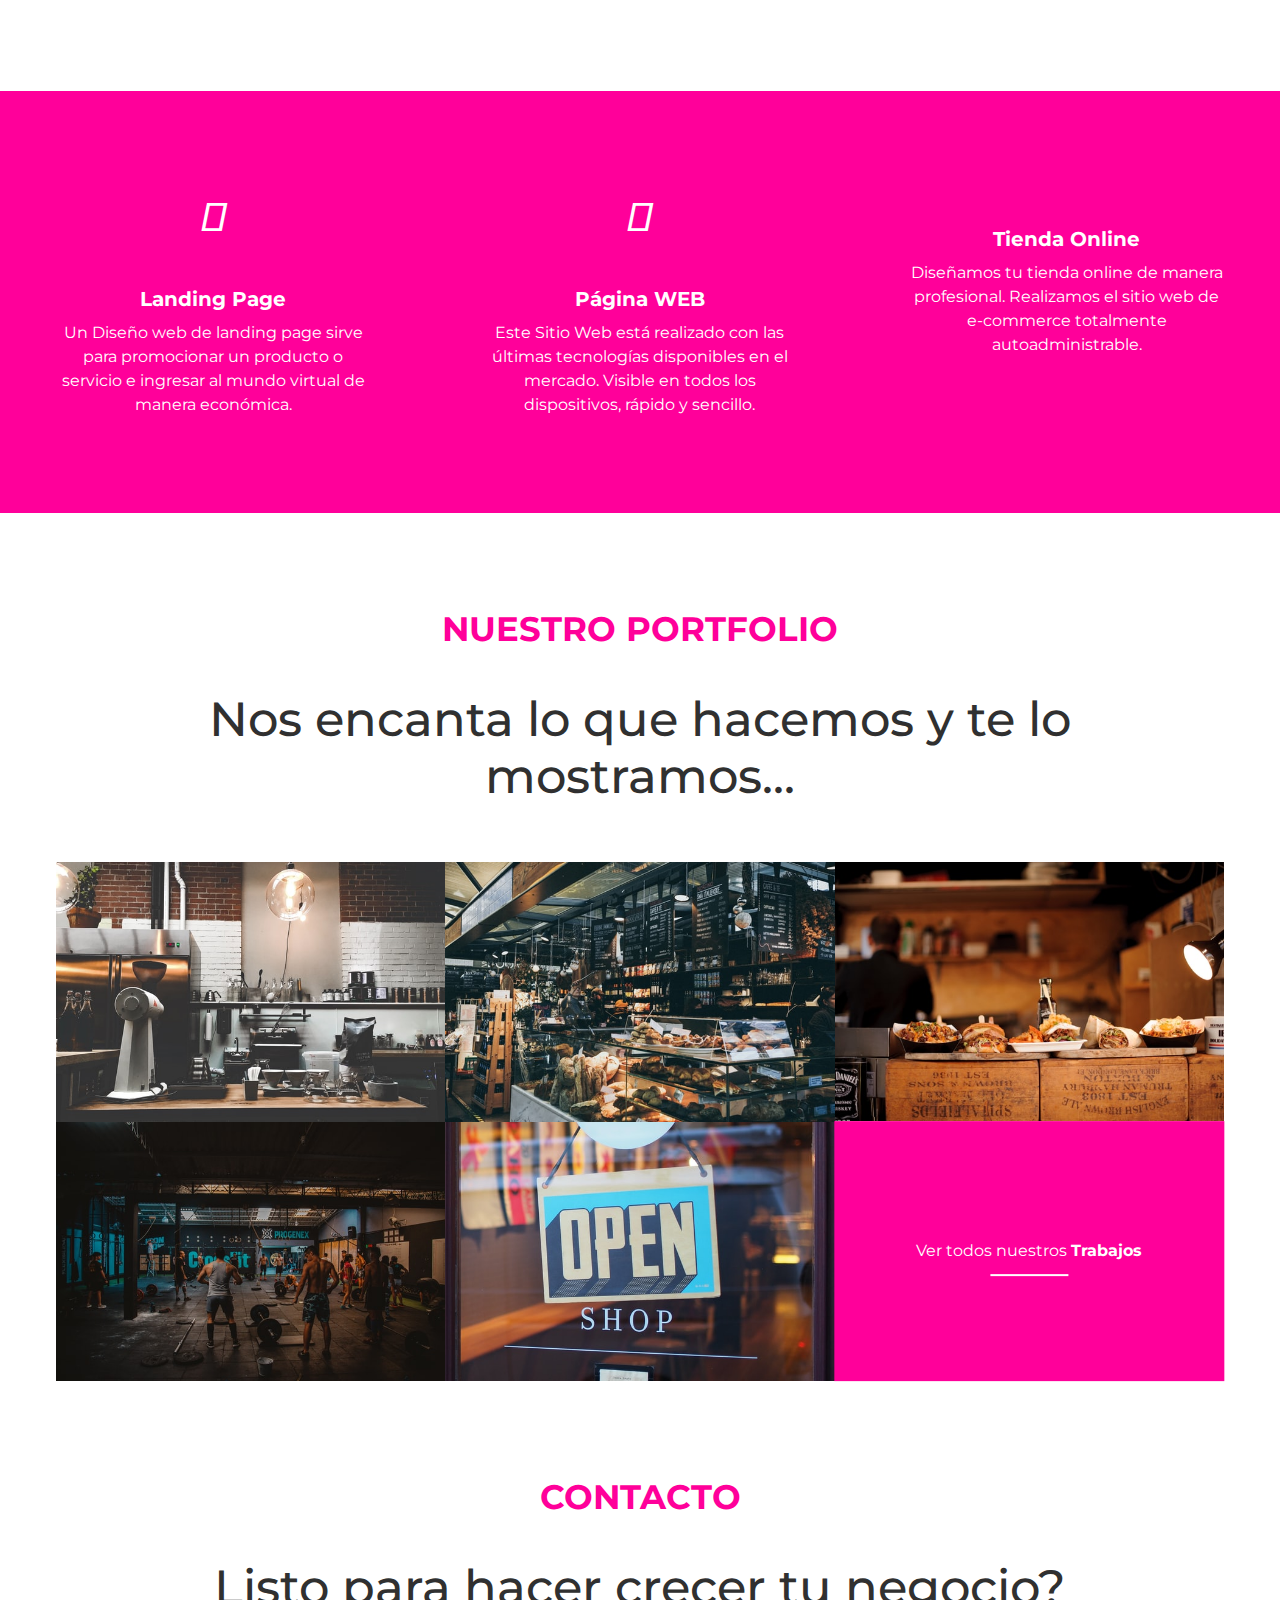
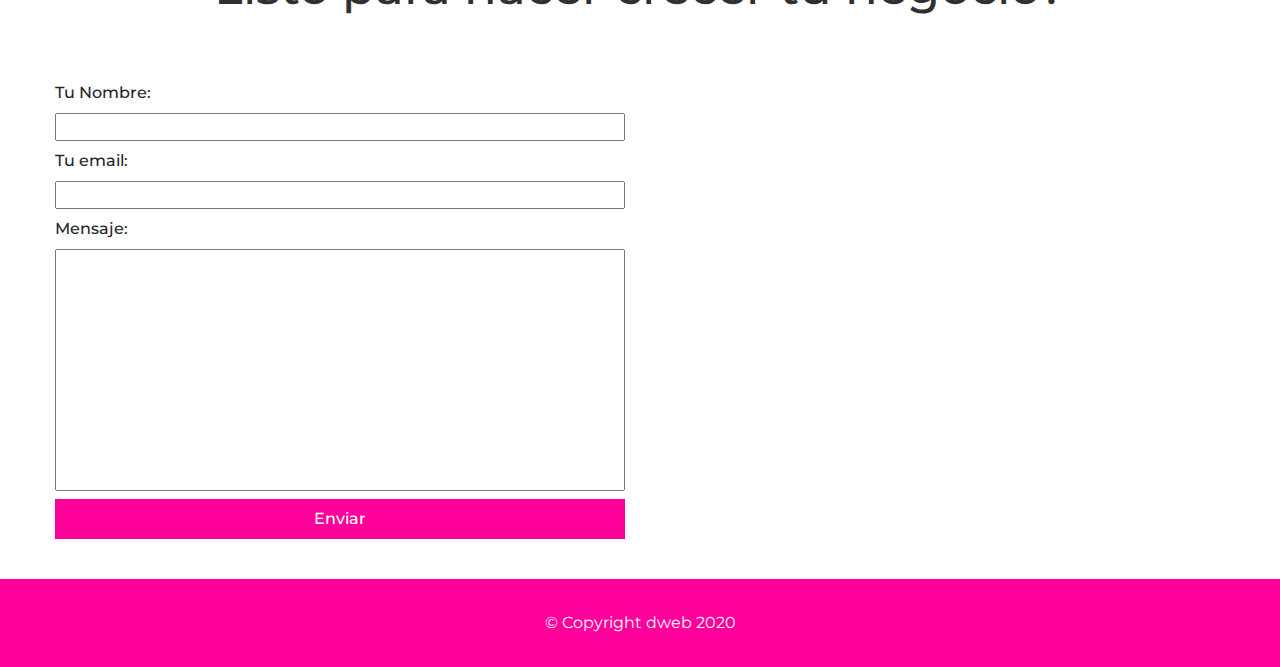
==== commit 2dc97176: "correccion textos sitio terminado" ====
--- a/index.html
+++ b/index.html
@@ -90,8 +90,8 @@
     <div class="row--content row">
       <div class="about__content col-12 col-lg-6">
         <p>Somos una empresa joven con experiencia, un grupo de diversos profesionales apasionados por la tecnología.
-          Nos especializamos en el desarrollo de páginas web y tiendas online enfocadas a transmitir la mejor imagen
-          para tu empresa. Sabemos como comunicar de la mejor forma posible los servicios o productos que vendes.</p>
+          Nos especializamos en el desarrollo de páginas web y tiendas online enfocadas en transmitir la mejor imagen
+          para tu empresa. Sabemos como comunicar de la mejor forma los servicios o productos que vendes.</p>
 
       </div>
       <div class="about__content col-12 col-lg-6">
@@ -118,7 +118,7 @@
         <div class="services__item">
           <i class="far fa-window-restore"></i>
           <h5>Página WEB</h5>
-          <p>Este Sitio Web está realizado con las últimas tecnologías disponibles en el mercado, es visible en todos
+          <p>Este Sitio Web está realizado con las últimas tecnologías disponibles en el mercado. Visible en todos
             los dispositivos, rápido y sencillo.</p>
         </div>
       </div>
--- a/css/style.css
+++ b/css/style.css
@@ -535,11 +535,11 @@
         padding: 2em 0 .5em 0;
         font-weight: 500;
         text-align: left;
-        width: 80%;
+        width: 70%;
         margin: auto; }
       .contact__us .contact__info__container p {
         color: #FFFFFF;
-        width: 80%;
+        width: 70%;
         margin: auto;
         padding: .5em 0; }
       .contact__us .contact__info__container .contact__info--lastitem {
